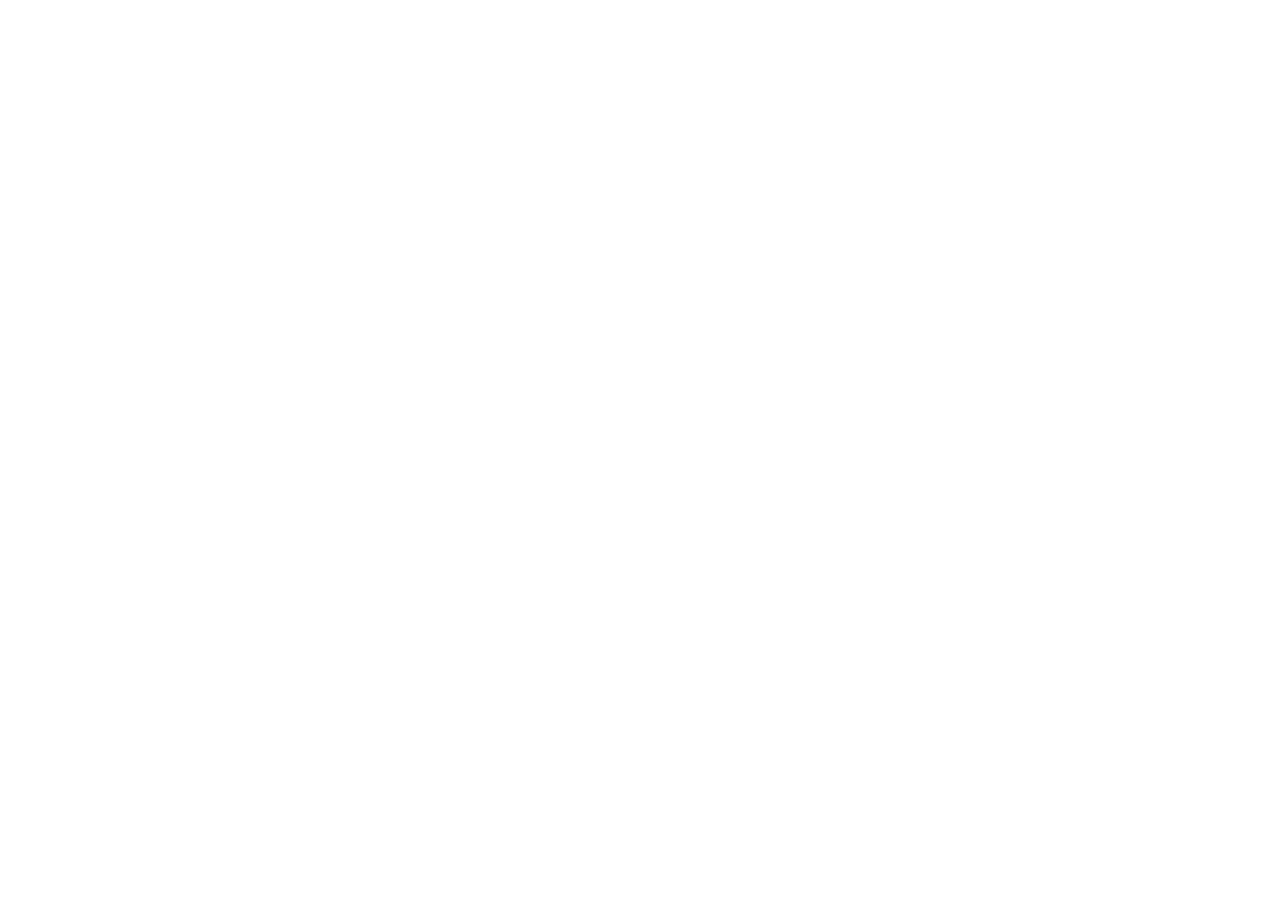
==== index.html @ fab7d20f "first commit" ====
<!DOCTYPE html>
<html lang="en">
<head>
    <meta charset="UTF-8">
    <meta name="viewport" content="width=device-width, initial-scale=1.0">
    <title>Hero-Travel</title>
    <link rel="stylesheet" href="styles/Travel.css">
</head>
<body>
    
</body>
</html>
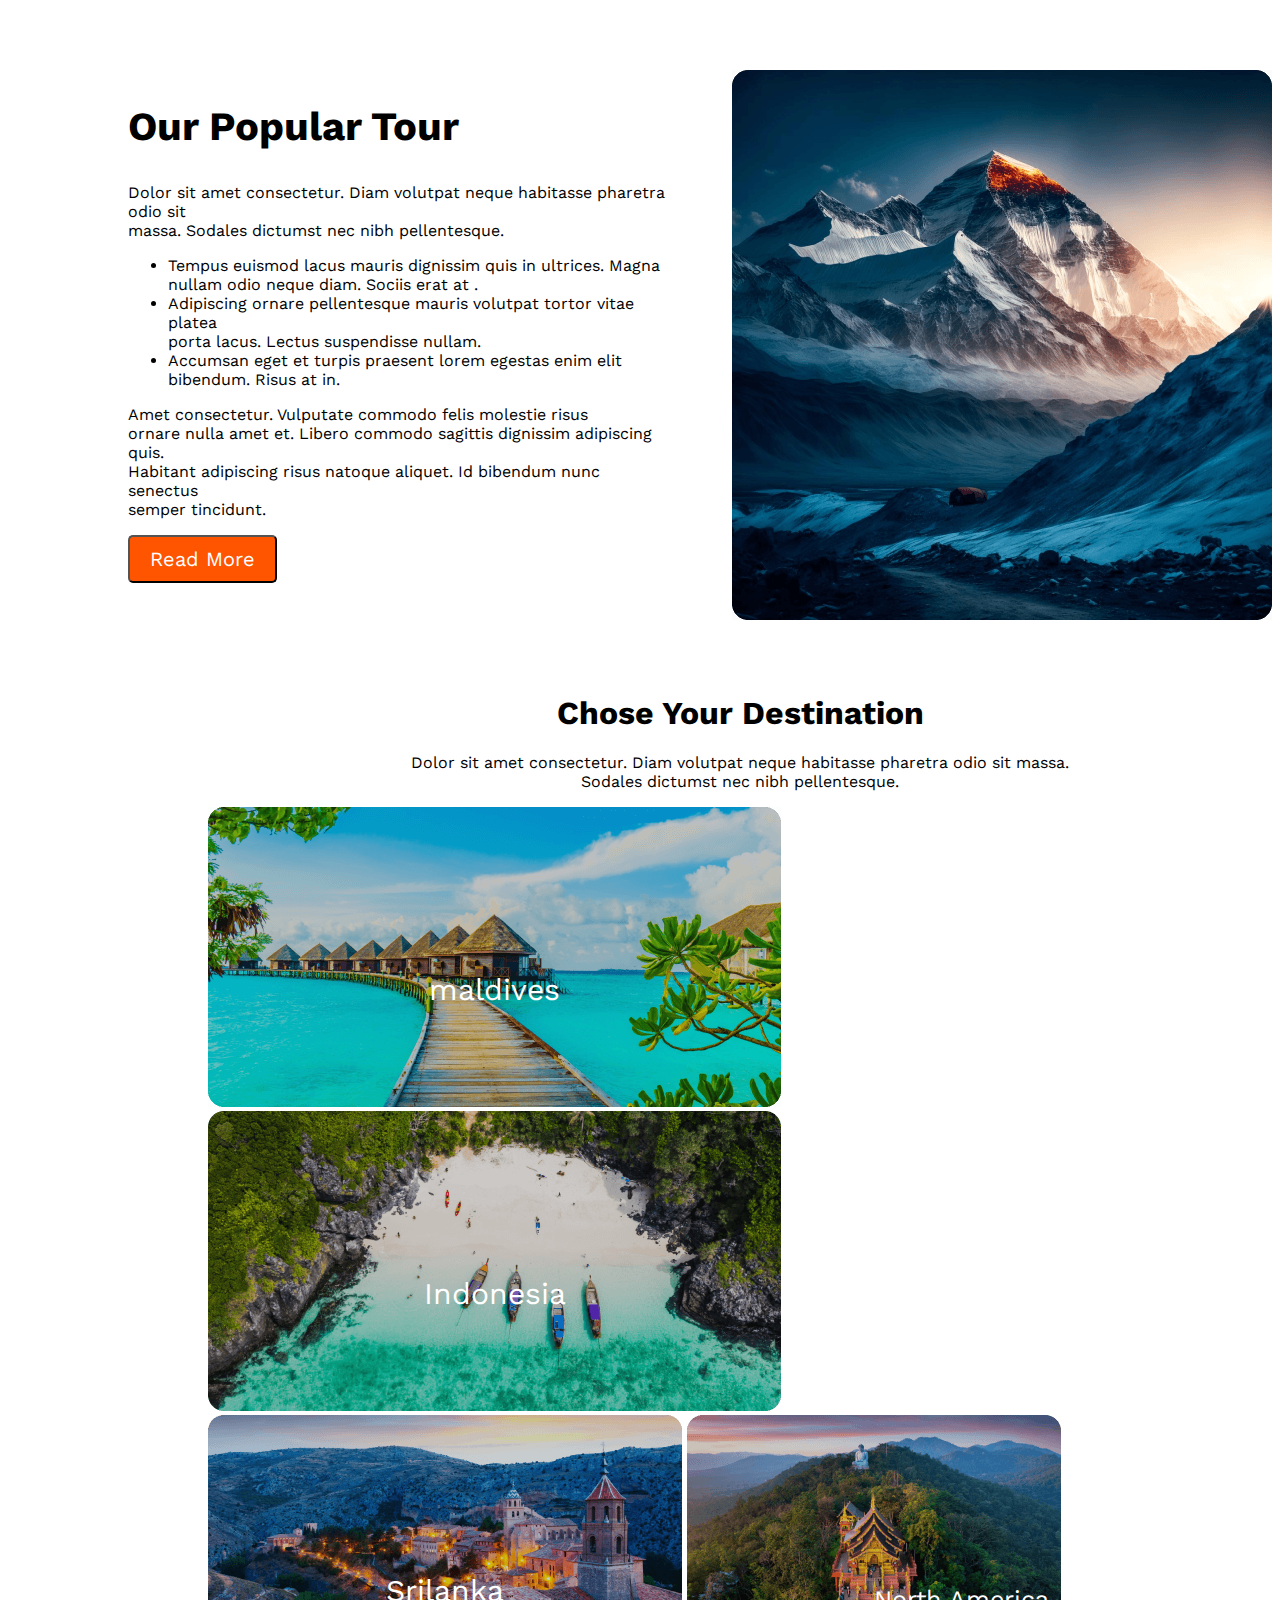
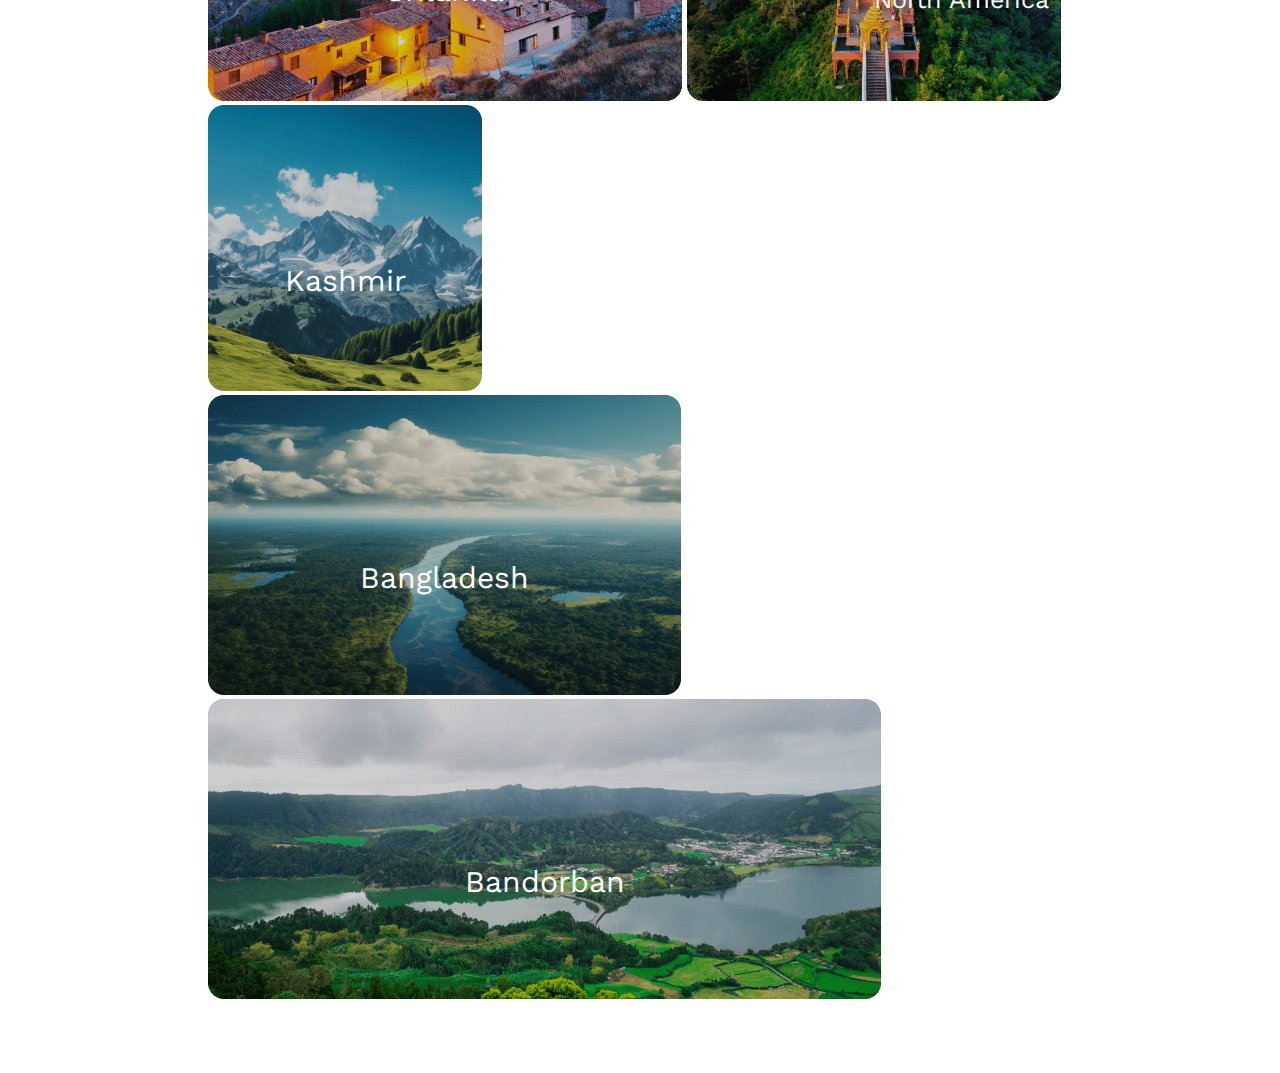
==== commit 2f4c74a4: "banner and destination section done" ====
--- a/index.html
+++ b/index.html
@@ -1,12 +1,118 @@
 <!DOCTYPE html>
 <html lang="en">
+
 <head>
     <meta charset="UTF-8">
     <meta name="viewport" content="width=device-width, initial-scale=1.0">
     <title>Hero-Travel</title>
+
     <link rel="stylesheet" href="styles/Travel.css">
 </head>
+
 <body>
-    
+    <!-- <header>
+        <section class="banner">
+            <nav>
+                <div class="logo">
+                    <img src="images/Group 40071 (2).png" alt="">
+                    <h2>Hero <span class="text-primary">Travel</span> </h2>
+                </div>
+                <ul>
+                    <li class="home"><a href="">Home</a></li>
+                    <li><a href="">Packages</a></li>
+                    <li><a href="">Testimonial</a></li>
+                    <li><a href="">Blog</a></li>
+                    <li><a href="">Contact</a></li>
+                </ul>
+            </nav>
+
+            <div class="image-container">
+                <img src="images/Group 13 (1) (1).png" alt="">
+                <div class="image-text">
+                    <h1 class="explore">Explore Your Travel</h1>
+                    <p class="image-pera">Dolor sit amet consectetur. Nullam suspendisse vitae ultricies dolor
+                        adipiscing.
+                        In et odio <br> enim ac quis sapien urna eu phasellus.</p>
+                    <div class="image-btn">
+                        <button>Where go</button>
+                        <button>When</button>
+                        <button>SELECT type</button>
+                        <button class="btn-primary">Find Now</button>
+                    </div>
+                </div>
+            </div>
+        </section>
+    </header> -->
+    <main>
+        <section class="popular">
+            <div>
+                <h2 class="our">Our Popular Tour</h2>
+                <p>Dolor sit amet consectetur. Diam volutpat neque habitasse pharetra odio sit <br> massa. Sodales
+                    dictumst nec nibh pellentesque.</p>
+                <ul>
+                    <li>Tempus euismod lacus mauris dignissim quis in ultrices. Magna <br>nullam odio neque diam. Sociis
+                        erat at .</li>
+                    <li>Adipiscing ornare pellentesque mauris volutpat tortor vitae platea <br> porta lacus. Lectus
+                        suspendisse nullam.</li>
+                    <li> Accumsan eget et turpis praesent lorem egestas enim elit <br> bibendum. Risus at in.</li>
+                </ul>
+                <p>Amet consectetur. Vulputate commodo felis molestie risus <br>
+                    ornare nulla amet et. Libero commodo sagittis dignissim adipiscing quis. <br> Habitant adipiscing
+                    risus natoque aliquet. Id bibendum nunc senectus <br>semper tincidunt. </p>
+                <button class="btn-primary">Read More</button>
+            </div>
+            <div class="pahar"><img src="images/Rectangle 4.png" alt=""></div>
+        </section>
+        <!-- destination section start -->
+        <section class="destination">
+            <div class="destination-title">
+                <h1>Chose Your Destination</h1>
+                <p>Dolor sit amet consectetur. Diam volutpat neque habitasse pharetra odio sit massa. <br> Sodales
+                    dictumst nec nibh pellentesque.</p>
+            </div>
+            <div>
+                <div class="destination-image-container">
+                    <img src="images/Rectangle 5.png" alt="">
+                    <p class="maldives">maldives</p>
+                </div>
+                <div class="destination-image-container">
+                    <img src="images/Rectangle 8.png" alt="">
+                    <p class="maldives">Indonesia</p>
+                </div>
+            </div>
+            <div>
+                <div class="destination-image-container">
+                    <img src="images/Rectangle 7.png" alt="">
+                    <p class="maldives">Srilanka</p>
+                </div>
+                <div class="destination-image-container">
+                    <img src="images/Rectangle 6.png" alt="">
+                    <p class="america">North America</p>
+                </div>
+                <div class="destination-image-container">
+                    <img src="images/Rectangle 9.png" alt="">
+                    <p class="maldives">Kashmir</p>
+                </div>
+            </div>
+            <div>
+                <div class="destination-image-container">
+                    <img src="images/Rectangle 11.png" alt="">
+                    <p class="maldives">Bangladesh</p>
+                </div>
+                <div class="destination-image-container">
+                    <img src="images/Rectangle 10.png" alt="">
+                    <p class="maldives">Bandorban</p>
+                </div>
+
+            </div>
+
+
+
+        </section>
+
+    </main>
+    <footer></footer>
+
 </body>
+
 </html>--- a/styles/Travel.css
+++ b/styles/Travel.css
@@ -0,0 +1,177 @@
+/* work sans font from google fonts */
+@import url('https://fonts.googleapis.com/css2?family=Lato:ital,wght@0,400;0,700;1,400&family=Open+Sans:wght@400;700;800&family=Work+Sans:wght@400;500;600;700;800&display=swap');
+
+/* shared styles */
+* {
+    font-family: 'Lato', sans-serif;
+    font-family: 'Open Sans', sans-serif;
+    font-family: 'Work Sans', sans-serif;
+}
+
+/* main section */
+main{
+    max-width: 1440px;
+    margin: 70px auto;
+}
+
+.btn-primary {
+    /* border-radius: 8px; */
+    background: #FF5400;
+    padding: 20px;
+    color: white;
+    padding-top: 10px;
+    padding-bottom: 10px;
+    border-radius: 5px;
+    font-size: 20px;
+
+
+}
+
+/* header section styles */
+.banner {
+    margin-left: 135px;
+    margin-right: 135px;
+}
+
+.logo {
+    display: flex;
+    gap: 10px;
+}
+
+nav {
+    display: flex;
+    justify-content: space-between;
+    align-items: center;
+}
+
+nav>ul {
+    display: flex;
+    gap: 30px;
+
+}
+
+nav li {
+    list-style: none;
+    font-size: 1rem;
+    font-weight: 500;
+
+}
+
+nav li a {
+    text-decoration: none;
+}
+
+/* banner section start */
+.image-container {
+    position: relative;
+    text-align: center;
+    margin-top: 20px;
+}
+
+.image-container img {
+    max-width: 100%;
+    height: auto;
+}
+
+.image-text {
+    position: absolute;
+    bottom: 10px;
+    font-size: 16px;
+    justify-content: center;
+    color: aliceblue;
+    text-align: center;
+    top: 50%;
+    left: 50%;
+    transform: translate(-50%, -50%);
+}
+
+.image-btn {
+
+    padding-top: 20px;
+    padding-bottom: 5px;
+    border-radius: 5px;
+    background: rgba(255, 255, 255, 0.3);
+}
+
+.image-btn button {
+    width: 165px;
+    height: 45px;
+    border-radius: 5px;
+}
+
+.explore {
+    font-size: 40px;
+    font-weight: 500px;
+    margin-bottom: 0px;
+}
+
+/* popular section styles */
+.popular {
+    display: flex;
+    gap: 60px;
+    padding-left: 120px;
+}
+
+.our {
+    font-size: 40px;
+    font-weight: 700;
+
+}
+
+/* <!-- destination section start --> */
+.destination {
+    margin: 70px auto;
+    padding-left: 130px;
+    padding-left: 200px;
+
+}
+
+.destination-title {
+    text-align: center;
+}
+
+.destination-image-container {
+    position: relative;
+    display: inline-block;    
+}
+
+.maldives{
+    position: absolute;
+    top: 50%;
+    left: 50%;
+    transform: translate(-50%, -50%);
+    color: white; 
+    font-size: 30px
+}
+.america{
+    position: absolute;    
+    top: 50%;
+    left: 50%;
+    padding-left: .002px;
+    color: white;
+    font-size: 25px;
+}
+
+
+
+
+@media screen and (max-width:600px) {
+    .popular {
+        flex-direction: column;
+        padding: 5px;
+        height: 414px;
+    }
+
+    .pahar img {
+        width: 90%;
+    }
+    .destination{
+        margin-top: 600px;
+    }
+    .america,
+    .maldives {
+        width: 3000px;
+        height: 176px;
+    }
+
+}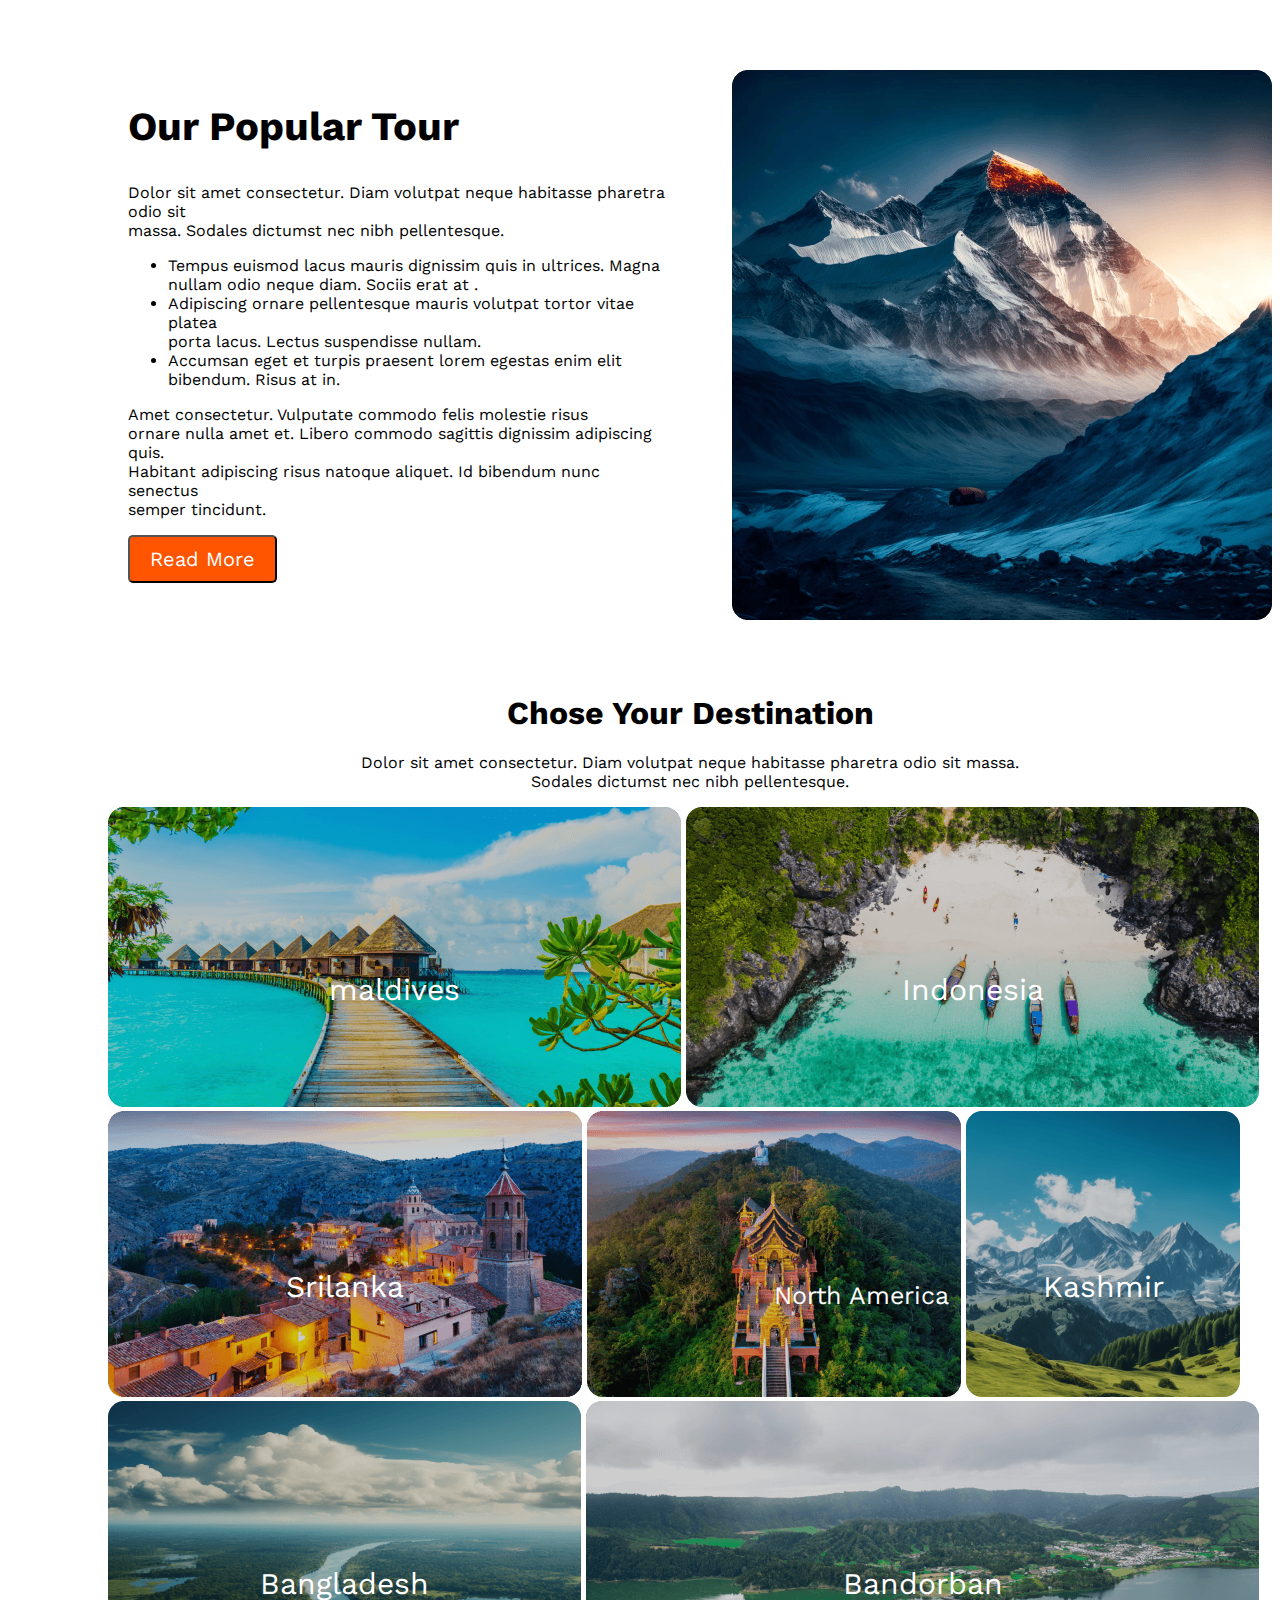
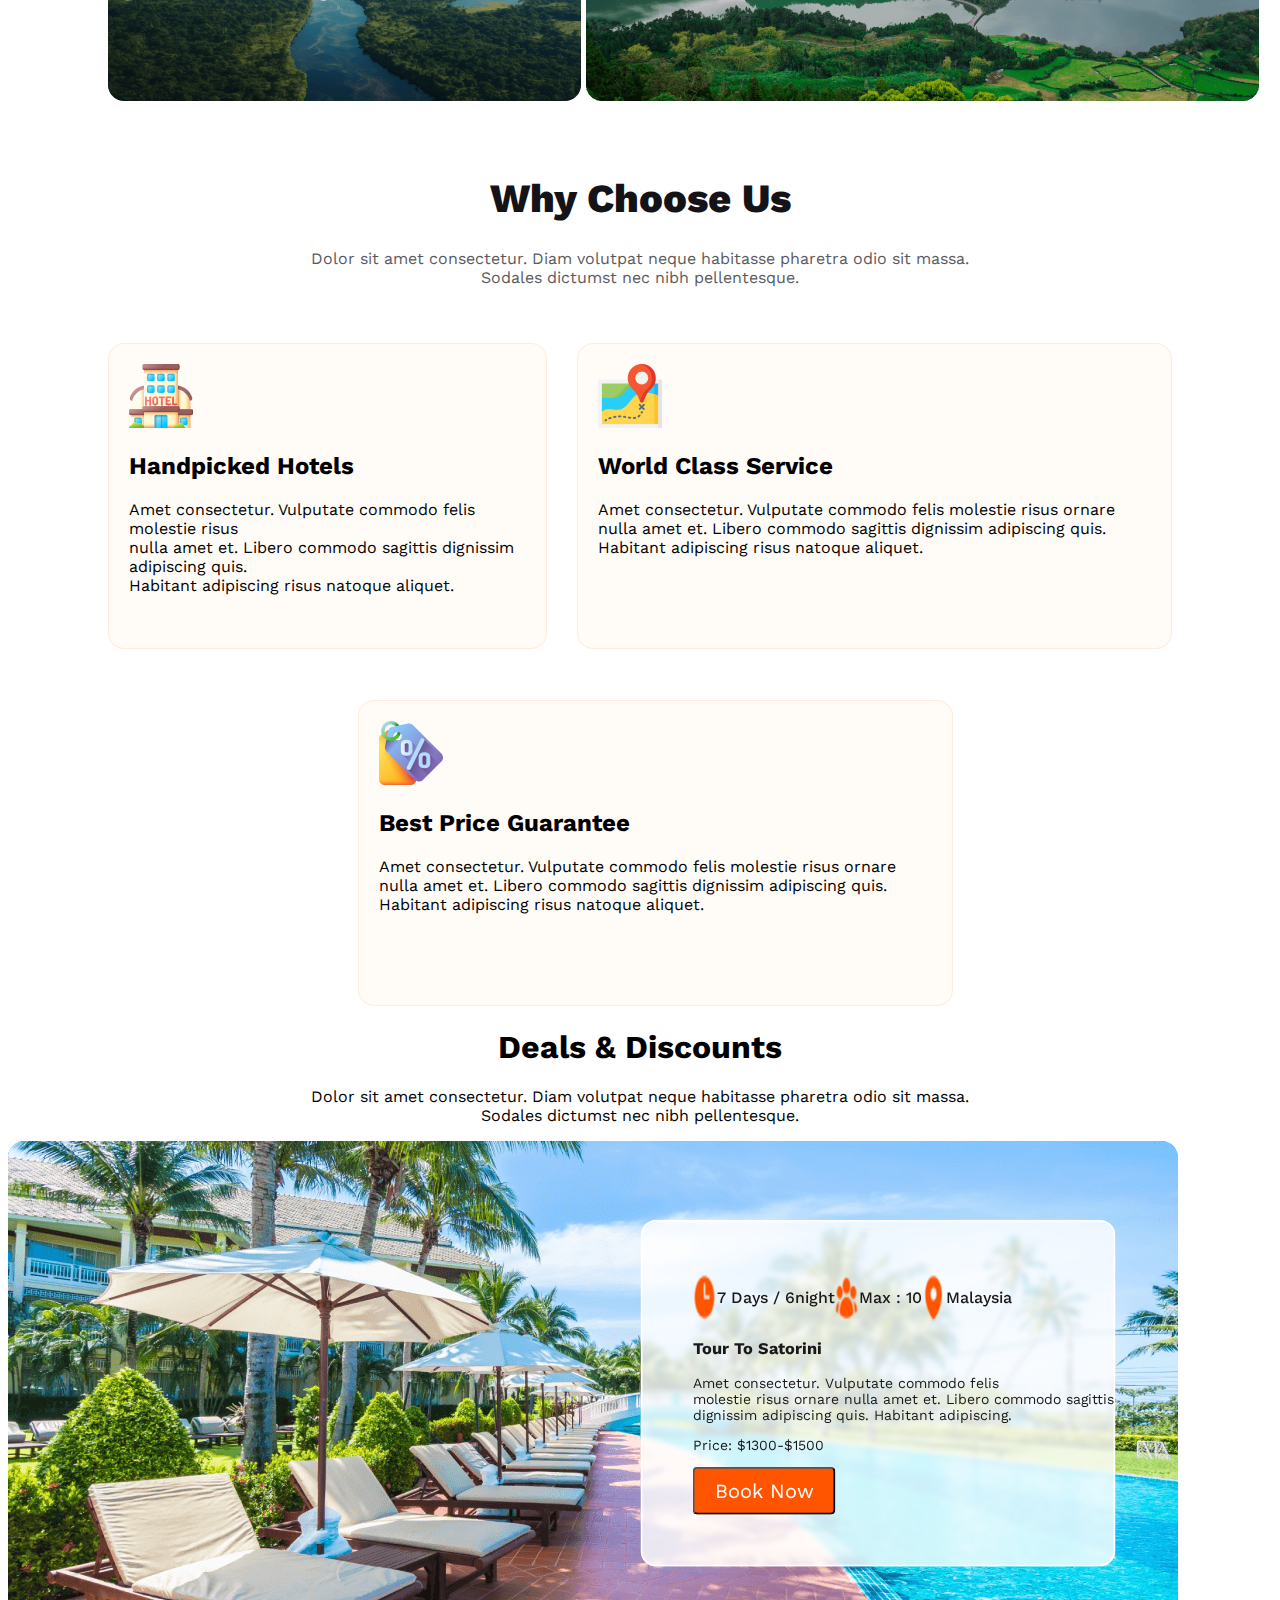
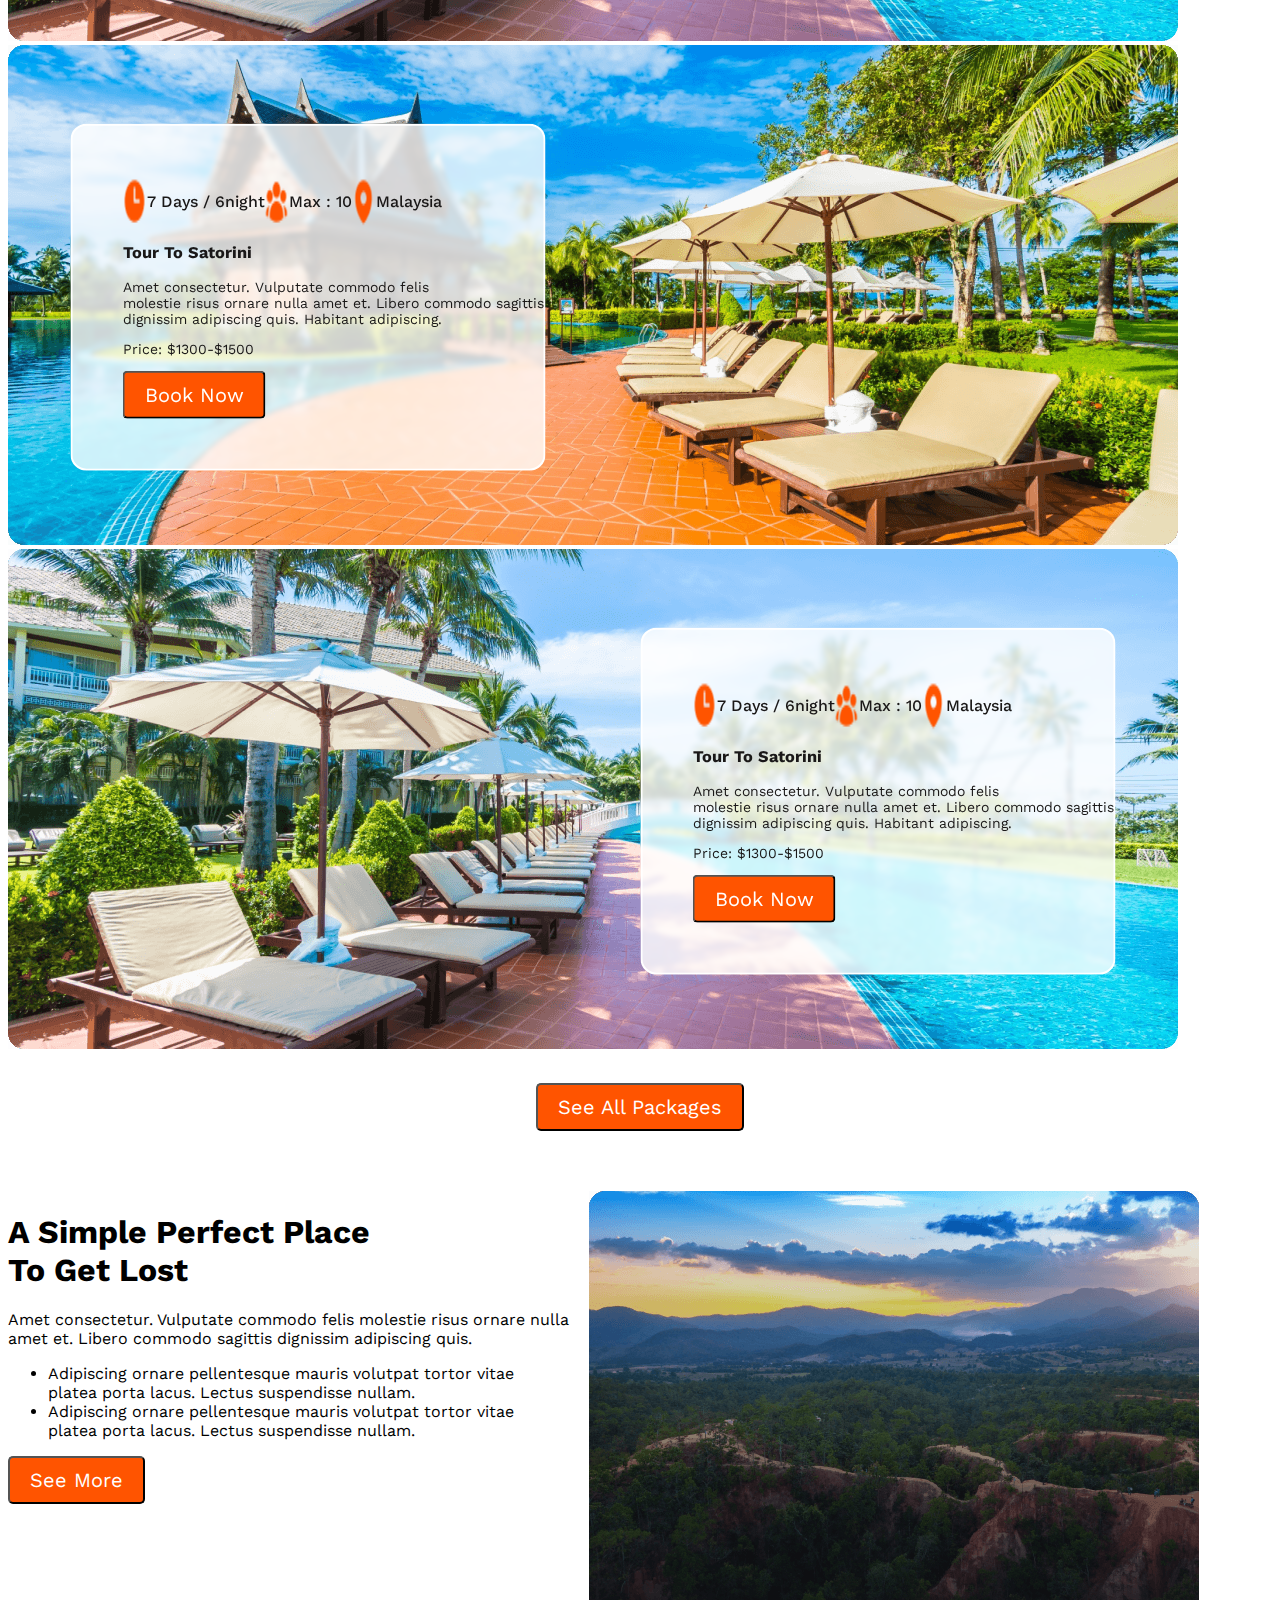
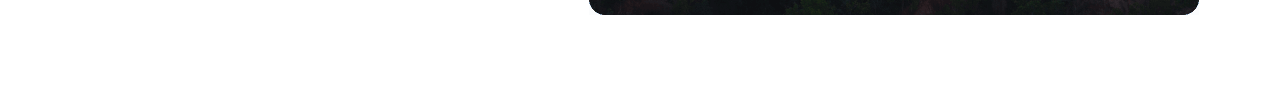
==== commit 6abf721d: "perfect place done" ====
--- a/index.html
+++ b/index.html
@@ -109,6 +109,145 @@
 
 
         </section>
+        <!-- choose us section -->
+        <section class="choose">
+            <h1 class="section-title"> Why Choose Us</h1>
+            <p class="hotel">Dolor sit amet consectetur. Diam volutpat neque habitasse pharetra odio sit massa. <br>
+                Sodales dictumst nec nibh pellentesque.</p>
+            <div class="visiting-card-1">
+                <div class="card">
+                    <img src="images/hotel 1.png" alt="">
+                    <h2 class="card-stats">Handpicked Hotels</h2>
+                    <p class="card-title text-light-gray">Amet consectetur. Vulputate commodo felis molestie risus <br>
+                        nulla amet et. Libero commodo sagittis dignissim adipiscing quis. <br>Habitant adipiscing risus
+                        natoque aliquet. </p>
+                </div>
+                <div class="visiting-card-1">
+                    <div class="card">
+                        <img src="images/map 1.png" alt="">
+                        <h2 class="card-stats">World Class Service</h2>
+                        <p class="card-title text-light-gray">Amet consectetur. Vulputate commodo felis molestie risus
+                            ornare <br> nulla amet et. Libero commodo sagittis dignissim adipiscing quis. <br> Habitant
+                            adipiscing risus natoque aliquet. </p>
+                    </div>
+                </div>
+            </div>
+        </section>
+        <section class="third-card">
+
+
+            <div class="visiting-card-2">
+                <div class="card">
+                    <img src="images/price-tag 1.png" alt="">
+                    <h2 class="card-stats">Best Price Guarantee</h2>
+                    <p class="card-title text-light-gray">Amet consectetur. Vulputate commodo felis molestie risus
+                        ornare <br> nulla amet et. Libero commodo sagittis dignissim adipiscing quis. <br> Habitant
+                        adipiscing risus natoque aliquet. </p>
+                </div>
+
+            </div>
+        </section>
+        <!-- deals and discount section -->
+        <section class="discount">
+            <h1 class="dis-title">Deals & Discounts</h1>
+            <p class="discount-details">Dolor sit amet consectetur. Diam volutpat neque habitasse pharetra odio sit
+                massa. <br> Sodales dictumst nec nibh pellentesque.</p>
+        </section>
+
+
+
+        <section class="jamela">
+            <div class="image-container-jamela">
+                <img src="images/Group 39.png" alt="Your Image">
+                <div class="text-overlay">
+                    <div class="sata">
+                        <nav>
+                            <li class="vejal"><img src="images/Frame.png" alt="">
+                                <p>7 Days / 6night</p><img src="images/Frame (1).png" alt="">
+                                <p>Max : 10</p><img src="images/Frame (2).png" alt="">
+                                <p>Malaysia</p>
+                            </li>
+                        </nav>
+                        <div>
+                            <h3>Tour To Satorini</h3>
+                            <p>Amet consectetur. Vulputate commodo felis <br>
+                                molestie risus ornare nulla amet et. Libero commodo sagittis <br>dignissim adipiscing
+                                quis. Habitant adipiscing.</p>
+                            <p>Price: $1300-$1500</p>
+                            <button class="btn-primary">Book Now</button>
+                        </div>
+                    </div>
+                </div>
+            </div>
+        </section>
+        <section class="jamela">
+            <div class="image-container-jamela">
+                <img src="images/Group 40.png" alt="Your Image">
+                <div class="text-overlay-2">
+                    <div class="sata">
+                        <nav>
+                            <li class="vejal"><img src="images/Frame.png" alt="">
+                                <p>7 Days / 6night</p><img src="images/Frame (1).png" alt="">
+                                <p>Max : 10</p><img src="images/Frame (2).png" alt="">
+                                <p>Malaysia</p>
+                            </li>
+                        </nav>
+                        <div>
+                            <h3>Tour To Satorini</h3>
+                            <p>Amet consectetur. Vulputate commodo felis <br>
+                                molestie risus ornare nulla amet et. Libero commodo sagittis <br>dignissim adipiscing
+                                quis. Habitant adipiscing.</p>
+                            <p>Price: $1300-$1500</p>
+                            <button class="btn-primary">Book Now</button>
+                        </div>
+                    </div>
+                </div>
+            </div>
+        </section>
+        <section class="jamela">
+            <div class="image-container-jamela">
+                <img src="images/Group 39.png" alt="Your Image">
+                <div class="text-overlay">
+                    <div class="sata">
+                        <nav>
+                            <li class="vejal"><img src="images/Frame.png" alt="">
+                                <p>7 Days / 6night</p><img src="images/Frame (1).png" alt="">
+                                <p>Max : 10</p><img src="images/Frame (2).png" alt="">
+                                <p>Malaysia</p>
+                            </li>
+                        </nav>
+                        <div>
+                            <h3>Tour To Satorini</h3>
+                            <p>Amet consectetur. Vulputate commodo felis <br>
+                                molestie risus ornare nulla amet et. Libero commodo sagittis <br>dignissim adipiscing
+                                quis. Habitant adipiscing.</p>
+                            <p>Price: $1300-$1500</p>
+                            <button class="btn-primary">Book Now</button>
+                        </div>
+                    </div>
+                </div>
+            </div>
+        </section>
+        <div class="vejal-btn"><button class="btn-primary">See All Packages</button></div>
+
+        <!-- perfect place section started -->
+        <section class="perfect">
+            <div>
+                <h1>A Simple Perfect Place <br>To Get Lost</h1>
+                <p>Amet consectetur. Vulputate commodo felis molestie risus ornare nulla <br> amet et. Libero commodo
+                    sagittis dignissim adipiscing quis. </p>
+                <ul>
+                    <li>Adipiscing ornare pellentesque mauris volutpat tortor vitae <br> platea porta lacus. Lectus
+                        suspendisse nullam.</li>
+                    <li>Adipiscing ornare pellentesque mauris volutpat tortor vitae <br> platea porta lacus. Lectus
+                        suspendisse nullam.</li>
+                </ul>
+                <button class="btn-primary">See More</button>
+            </div>
+
+
+            <div><img src="images/Group 40089.png" alt=""></div>
+        </section>
 
     </main>
     <footer></footer>
--- a/styles/Travel.css
+++ b/styles/Travel.css
@@ -121,8 +121,8 @@
 /* <!-- destination section start --> */
 .destination {
     margin: 70px auto;
-    padding-left: 130px;
-    padding-left: 200px;
+    padding-left: 100px;
+    padding-left: 100px;
 
 }
 
@@ -151,6 +151,118 @@
     color: white;
     font-size: 25px;
 }
+
+/* choose us section  */
+
+.section-title{
+    color: #131318;
+text-align: center;
+font-size: 40px;
+font-weight: 800;
+}
+.hotel{
+    color: #5A5A5D;
+    text-align: center;
+}
+.card{
+    border-radius: 16px;
+border: 1px solid rgba(251, 181, 99, 0.20);
+background: rgba(251, 181, 99, 0.05);
+width: 573px;
+height: 284px;
+padding-left: 20px;
+padding-top: 20px;
+margin-top: 40px;
+}
+.visiting-card-1{
+    display: flex;
+    gap: 30px;
+}
+
+.choose{
+    margin: 10px auto;
+    padding-left: 100px;
+    padding-right: 100px;
+}
+.third-card{
+    display: flex;
+    justify-content: center;
+    padding-left: 30px;
+    padding-top:1px ;
+    margin-top: 0px;
+    
+}
+/* deals and discount related styles */
+.jamela{
+    margin-left: 70;
+    
+}
+.discount{
+    text-align: center;
+}
+.image-container-jamela {
+    position: relative;
+    display: inline-block;
+}
+
+.text-overlay {
+    position: absolute;
+    top: 50%;
+    left: 50%;
+    transform: translate(10%, -50%);
+    color: rgb(26, 24, 24); 
+    font-size: 14px; 
+    font-family: Arial, sans-serif; 
+    border-radius: 16px;
+border: 2px solid #FFF;
+background: rgba(255, 255, 255, 0.80);
+backdrop-filter: blur(2.5px);
+padding-left: 50px;
+padding-top: 50px;
+padding-bottom: 50px;
+}
+.vejal{
+    display: flex;
+}
+.text-overlay-2{
+    position: absolute;
+    top: 50%;
+    left: 50%;
+    transform: translate(-110%, -50%);
+    color: rgb(26, 24, 24); 
+    font-size: 14px; 
+    font-family: Arial, sans-serif; 
+    border-radius: 16px;
+border: 2px solid #FFF;
+background: rgba(255, 255, 255, 0.80);
+backdrop-filter: blur(2.5px);
+padding-left: 50px;
+padding-top: 50px;
+padding-bottom: 50px;
+}
+.vejal-btn{
+    text-align: center;
+    margin-top: 30px;
+}
+
+/* perfect place related styles */
+.perfect{
+    margin-top: 60px;
+    display: flex;
+    /* justify-content: space-between;
+    width: 1200px; */
+    gap: 20px;
+}
+
+
+
+
+
+
+
+
+
+
 
 
 
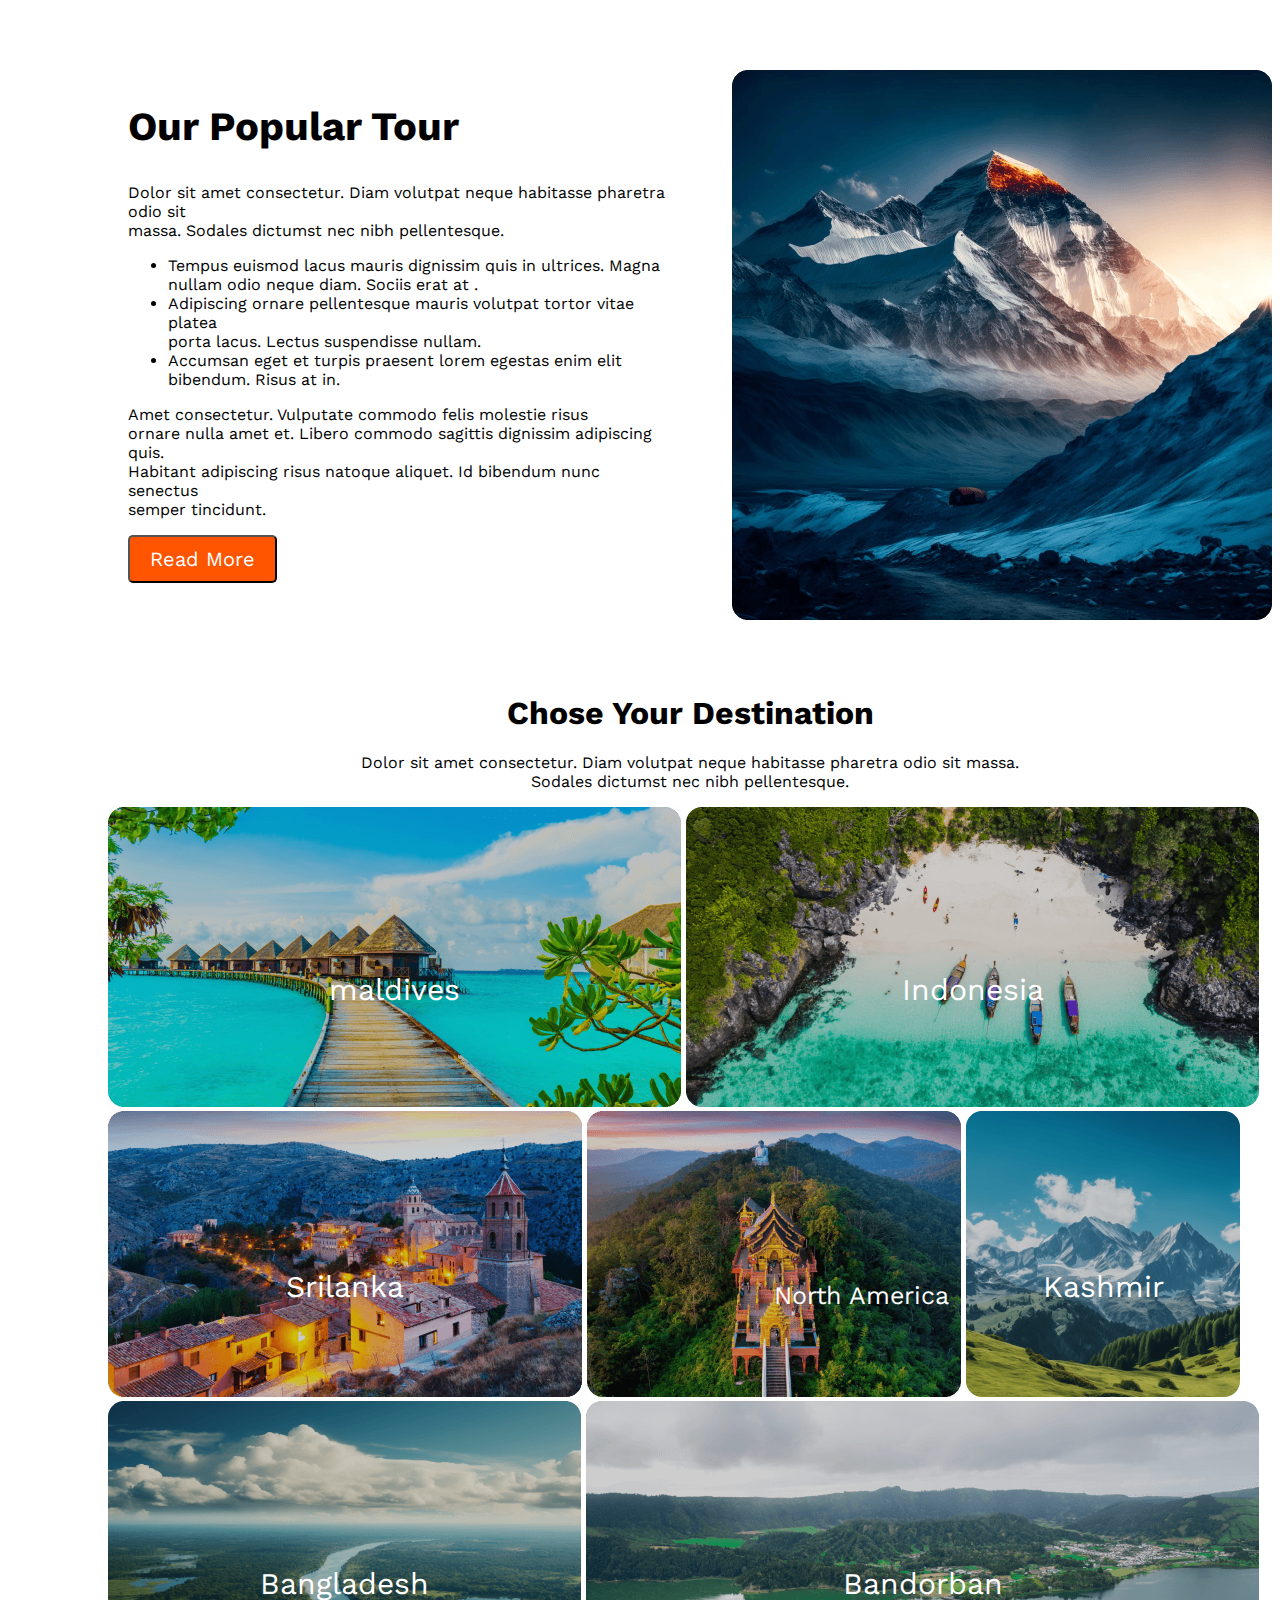
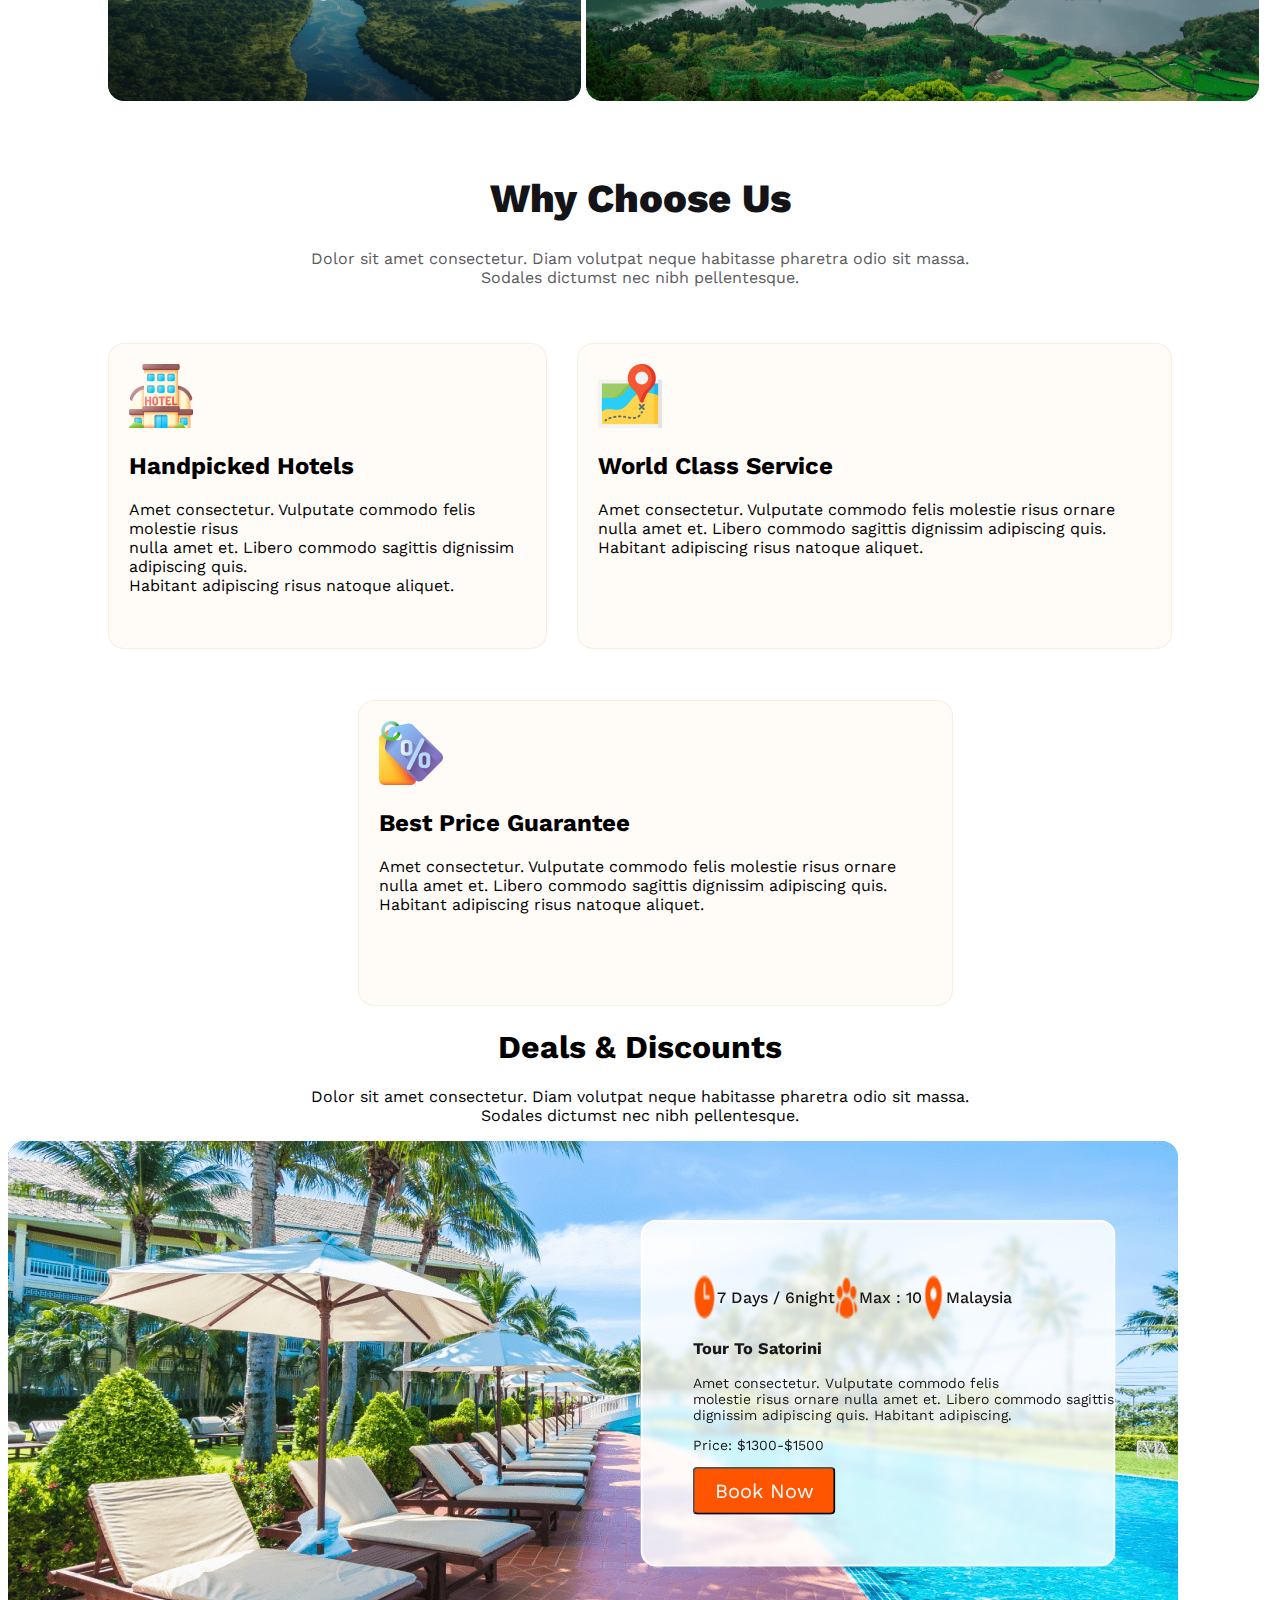
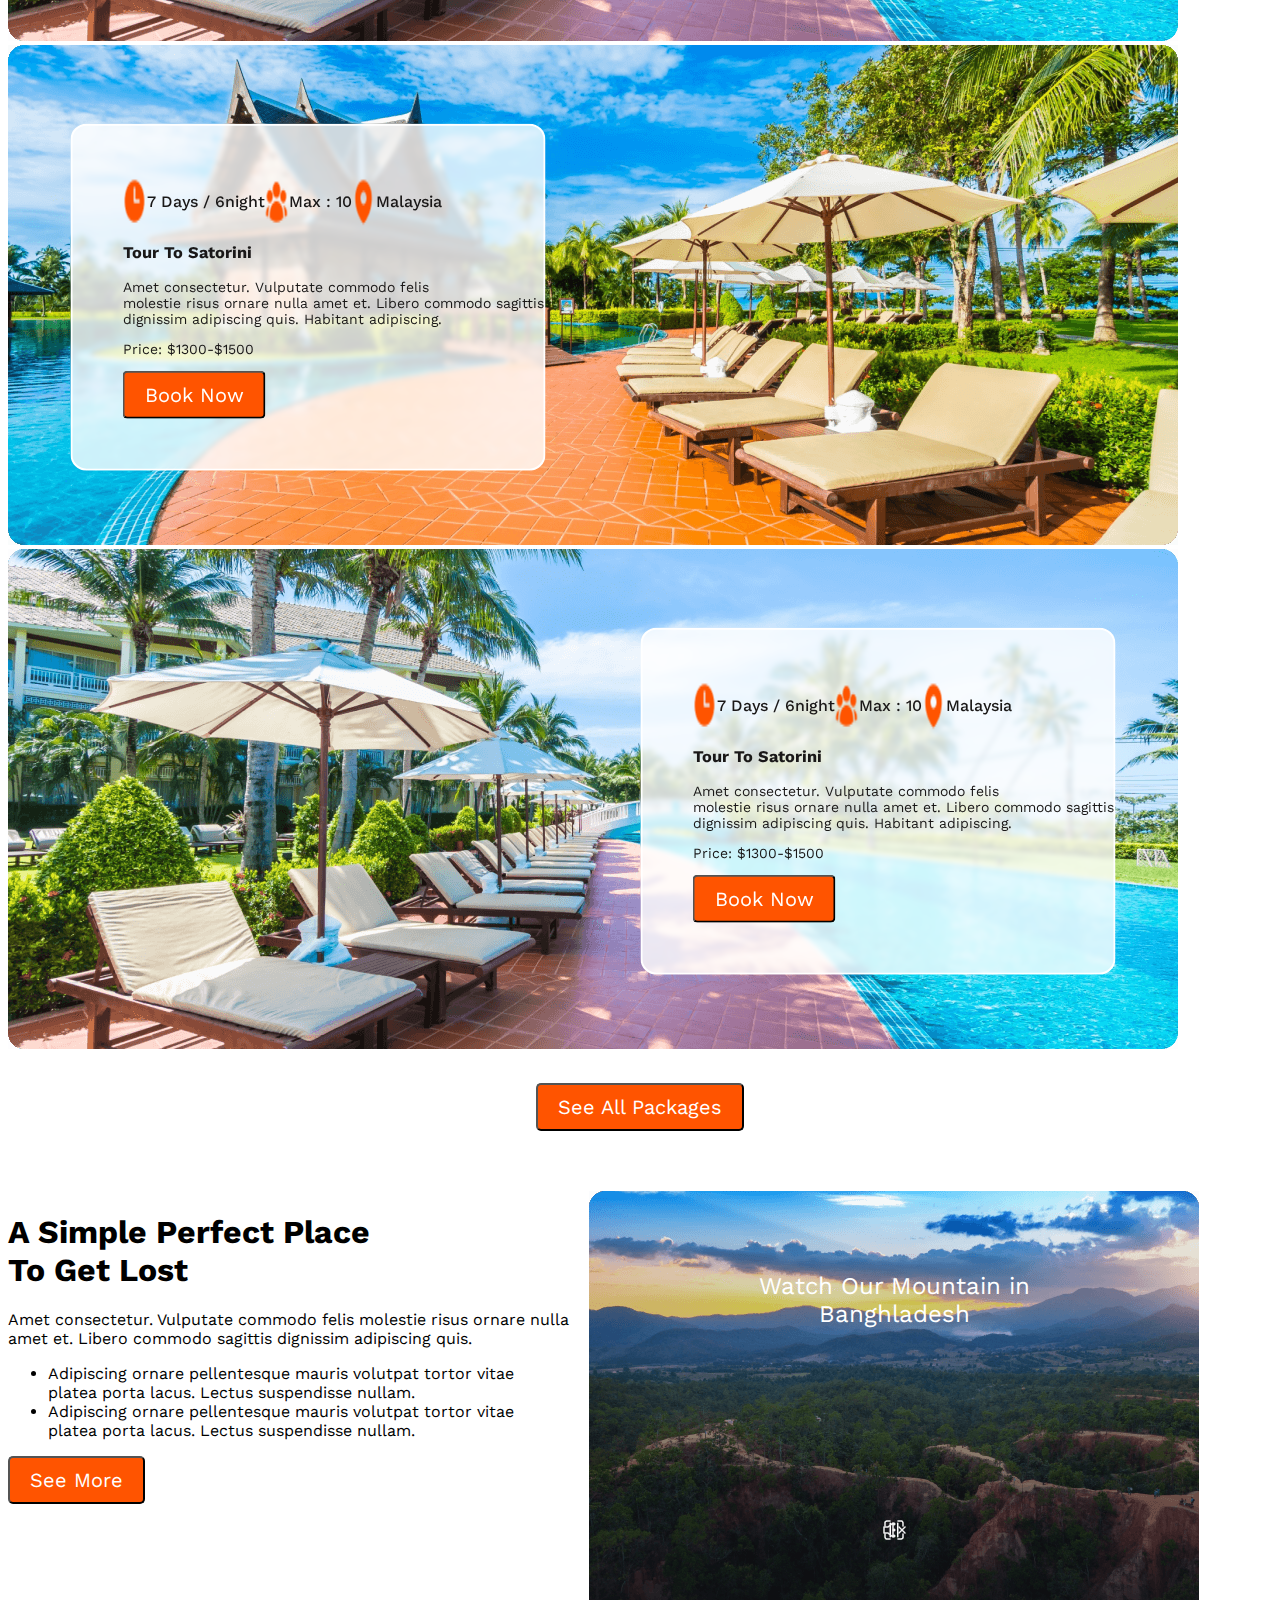
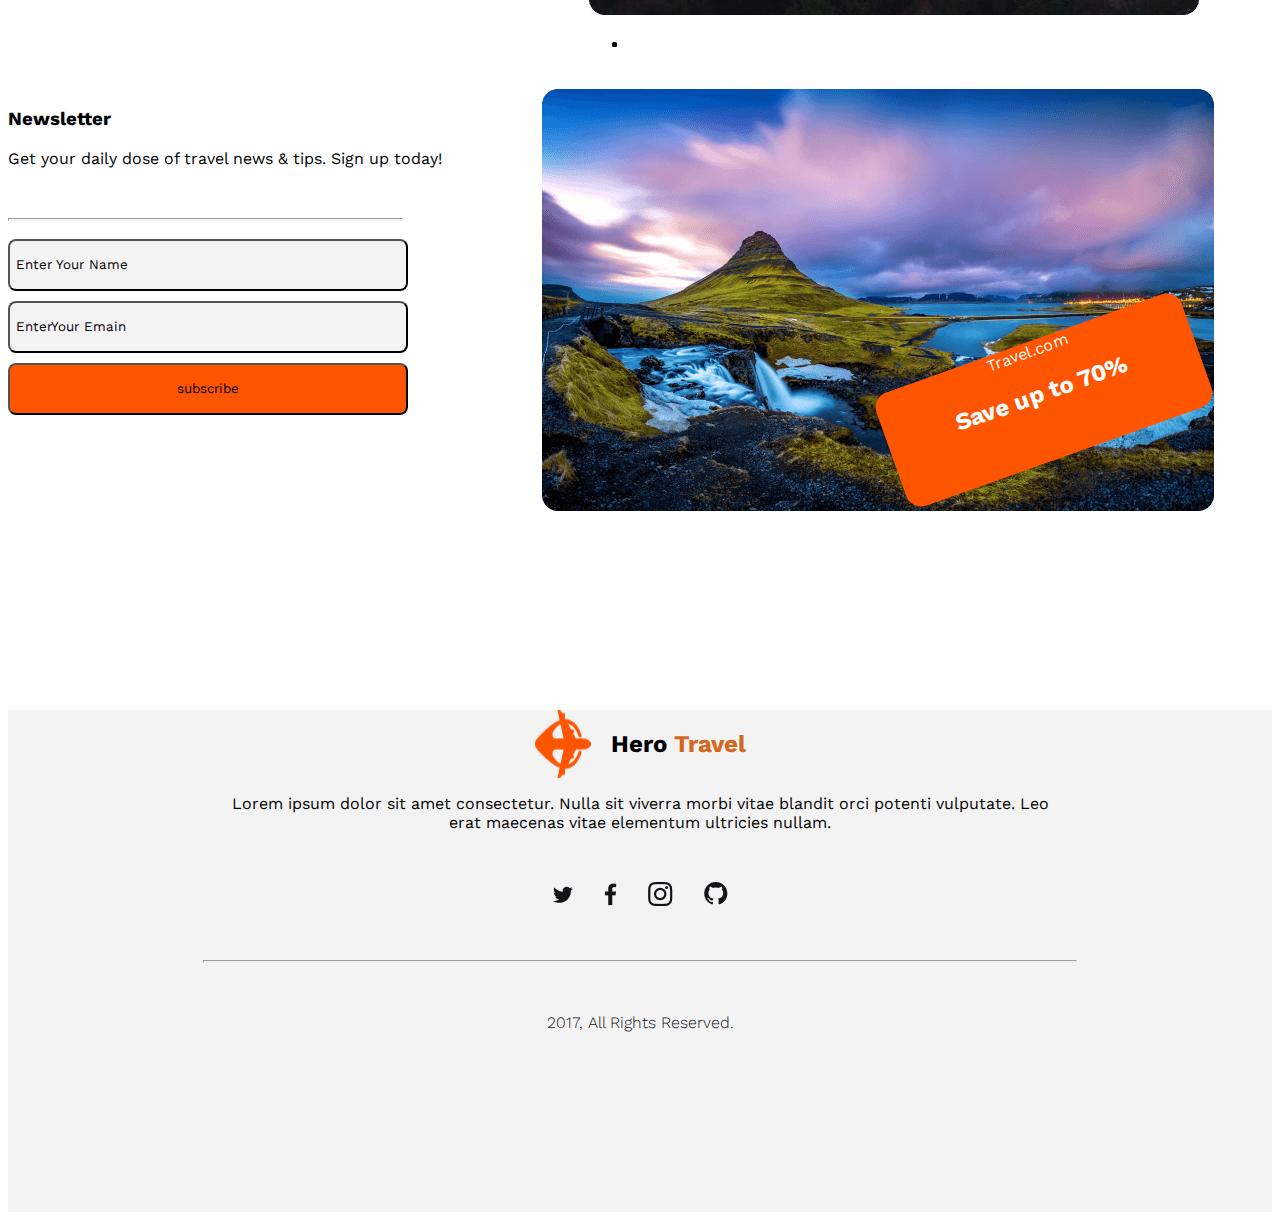
==== commit a8283c1b: "footer done" ====
--- a/index.html
+++ b/index.html
@@ -246,11 +246,59 @@
             </div>
 
 
-            <div><img src="images/Group 40089.png" alt=""></div>
+            <div class="image-youtube"><img src="images/Group 40089.png" alt="">
+                <div class="text-overlay-3">
+                    Watch Our Mountain in <br> Banghladesh
+                </div>
+                <div class="youtube">
+                    <img src="images/pause.png" alt="">
+
+                    <ul style="display: flex;">
+                        <li><img src="images/mute.png" alt=""></li>
+                        <li><img src="images/full-screen.png" alt=""></li>
+                        <li><img src="images/3-dot.png" alt=""></li>
+                    </ul>
+                </div>
+                <img class="" src="images/watch-time.png" alt="">
+            </div>
+        </section>
+        <!-- save section start -->
+        <section class="save">
+            <form action="">
+                <h3>Newsletter</h3>
+                <p>Get your daily dose of travel news & tips. Sign up today!</p>
+                <hr style="width: 393px;
+                height: 1px; margin-left: 0px;">
+                <input class="form" type="button" value="Enter Your Name"> <br>
+                <input class="form" type="button" value="EnterYour Emain"> <br>
+                <button class="subscribe">subscribe</button>
+            </form>
+
+            <div class="save-img">
+                <img class="" src="images/Rectangle 8 (1).png" alt="">
+                <div class="rotate">
+                    <p class="a">Travel.com</p>
+                    <h2>Save up to 70%</h2>
+                </div>
+
         </section>
 
     </main>
-    <footer></footer>
+    <footer>
+        <div class="footer-hero">
+            <img src="images/Group 40071 (2).png" alt="">
+            <h2>Hero <span style="color: chocolate;">Travel</span></h2>
+        </div>
+        <div class="footer-describtion">
+            <p style="justify-content: center;"  >Lorem ipsum dolor sit amet consectetur. Nulla sit viverra morbi vitae blandit orci potenti vulputate. Leo <br> erat maecenas vitae elementum ultricies nullam. </p>
+        </div>
+        <div class="links">
+            <img src="images/Social.png" alt="">
+        </div>
+        <hr style="width: 872px;
+        height: 1px;">
+        <p class="reserved"> 2017, All Rights Reserved.</p>
+    </footer>
 
 </body>
 
--- a/styles/Travel.css
+++ b/styles/Travel.css
@@ -9,7 +9,7 @@
 }
 
 /* main section */
-main{
+main {
     max-width: 1440px;
     margin: 70px auto;
 }
@@ -132,19 +132,20 @@
 
 .destination-image-container {
     position: relative;
-    display: inline-block;    
-}
-
-.maldives{
+    display: inline-block;
+}
+
+.maldives {
     position: absolute;
     top: 50%;
     left: 50%;
     transform: translate(-50%, -50%);
-    color: white; 
+    color: white;
     font-size: 30px
 }
-.america{
-    position: absolute;    
+
+.america {
+    position: absolute;
     top: 50%;
     left: 50%;
     padding-left: .002px;
@@ -154,52 +155,59 @@
 
 /* choose us section  */
 
-.section-title{
+.section-title {
     color: #131318;
-text-align: center;
-font-size: 40px;
-font-weight: 800;
-}
-.hotel{
+    text-align: center;
+    font-size: 40px;
+    font-weight: 800;
+}
+
+.hotel {
     color: #5A5A5D;
     text-align: center;
 }
-.card{
+
+.card {
     border-radius: 16px;
-border: 1px solid rgba(251, 181, 99, 0.20);
-background: rgba(251, 181, 99, 0.05);
-width: 573px;
-height: 284px;
-padding-left: 20px;
-padding-top: 20px;
-margin-top: 40px;
-}
-.visiting-card-1{
+    border: 1px solid rgba(251, 181, 99, 0.20);
+    background: rgba(251, 181, 99, 0.05);
+    width: 573px;
+    height: 284px;
+    padding-left: 20px;
+    padding-top: 20px;
+    margin-top: 40px;
+}
+
+.visiting-card-1 {
     display: flex;
     gap: 30px;
 }
 
-.choose{
+.choose {
     margin: 10px auto;
     padding-left: 100px;
     padding-right: 100px;
 }
-.third-card{
+
+.third-card {
     display: flex;
     justify-content: center;
     padding-left: 30px;
-    padding-top:1px ;
+    padding-top: 1px;
     margin-top: 0px;
-    
-}
+
+}
+
 /* deals and discount related styles */
-.jamela{
+.jamela {
     margin-left: 70;
-    
-}
-.discount{
-    text-align: center;
-}
+
+}
+
+.discount {
+    text-align: center;
+}
+
 .image-container-jamela {
     position: relative;
     display: inline-block;
@@ -210,43 +218,46 @@
     top: 50%;
     left: 50%;
     transform: translate(10%, -50%);
-    color: rgb(26, 24, 24); 
-    font-size: 14px; 
-    font-family: Arial, sans-serif; 
+    color: rgb(26, 24, 24);
+    font-size: 14px;
+    font-family: Arial, sans-serif;
     border-radius: 16px;
-border: 2px solid #FFF;
-background: rgba(255, 255, 255, 0.80);
-backdrop-filter: blur(2.5px);
-padding-left: 50px;
-padding-top: 50px;
-padding-bottom: 50px;
-}
-.vejal{
-    display: flex;
-}
-.text-overlay-2{
+    border: 2px solid #FFF;
+    background: rgba(255, 255, 255, 0.80);
+    backdrop-filter: blur(2.5px);
+    padding-left: 50px;
+    padding-top: 50px;
+    padding-bottom: 50px;
+}
+
+.vejal {
+    display: flex;
+}
+
+.text-overlay-2 {
     position: absolute;
     top: 50%;
     left: 50%;
     transform: translate(-110%, -50%);
-    color: rgb(26, 24, 24); 
-    font-size: 14px; 
-    font-family: Arial, sans-serif; 
+    color: rgb(26, 24, 24);
+    font-size: 14px;
+    font-family: Arial, sans-serif;
     border-radius: 16px;
-border: 2px solid #FFF;
-background: rgba(255, 255, 255, 0.80);
-backdrop-filter: blur(2.5px);
-padding-left: 50px;
-padding-top: 50px;
-padding-bottom: 50px;
-}
-.vejal-btn{
+    border: 2px solid #FFF;
+    background: rgba(255, 255, 255, 0.80);
+    backdrop-filter: blur(2.5px);
+    padding-left: 50px;
+    padding-top: 50px;
+    padding-bottom: 50px;
+}
+
+.vejal-btn {
     text-align: center;
     margin-top: 30px;
 }
 
 /* perfect place related styles */
-.perfect{
+.perfect {
     margin-top: 60px;
     display: flex;
     /* justify-content: space-between;
@@ -254,8 +265,107 @@
     gap: 20px;
 }
 
-
-
+.image-youtube {
+    position: relative;
+    display: inline-block;
+}
+
+.youtube img {
+    justify-content: space-between;
+    position: absolute;
+    top: 80%;
+    left: 50%;
+    transform: translate(-50%, -300%);
+
+}
+
+.text-overlay-3 {
+    position: absolute;
+    top: 50%;
+    left: 50%;
+    transform: translate(-50%, -300%);
+    font-size: 24px;
+    color: #FFF;
+    text-align: center;
+    text-decoration: none;
+}
+
+
+/* save section start */
+.save {
+    display: flex;
+    gap: 100px;
+}
+
+.form {
+    margin-top: 10px;
+    text-align: left;
+    width: 400px;
+    height: 52px;
+    border-radius: 8px;
+    background: rgba(19, 19, 24, 0.05);
+}
+
+.subscribe {
+    margin-top: 10px;
+    width: 400px;
+    height: 52px;
+    border-radius: 8px;
+    background: #FF5400;
+}
+
+ .feature-img .save{
+    height: 90%;
+    margin-left: 100px;
+} 
+
+.rotate {
+    border-radius: 8px;
+    background: #FF900E;
+    color: #FFF;
+    width: 324px;
+    height: 120px;
+    transform: rotate(-19.628deg);
+    border-radius: 16px;
+    background: #FF5400;
+    text-align: center;
+    position: relative;
+    bottom: 180px;
+    left: 340px;
+}
+.a{
+    margin-top: 5px;
+}
+
+/* footer related styles */
+footer{
+    
+height: 502px;
+background: rgba(19, 19, 24, 0.05);
+}
+.footer-hero{
+    text-align: center;
+    justify-content: center;
+    display: flex;
+    gap: 20px;
+}
+.footer-describtion{    
+    text-align: center;
+}
+.links{
+    margin-top: 50px;
+    text-align: center;
+}
+hr{
+    margin-top: 50px;
+}
+.reserved{
+    margin-top: 50px;
+    color: #131318;  
+    font-size: 16px;
+    font-weight: 300;
+    text-align: center;
+}
 
 
 
@@ -277,9 +387,11 @@
     .pahar img {
         width: 90%;
     }
-    .destination{
+
+    .destination {
         margin-top: 600px;
     }
+
     .america,
     .maldives {
         width: 3000px;
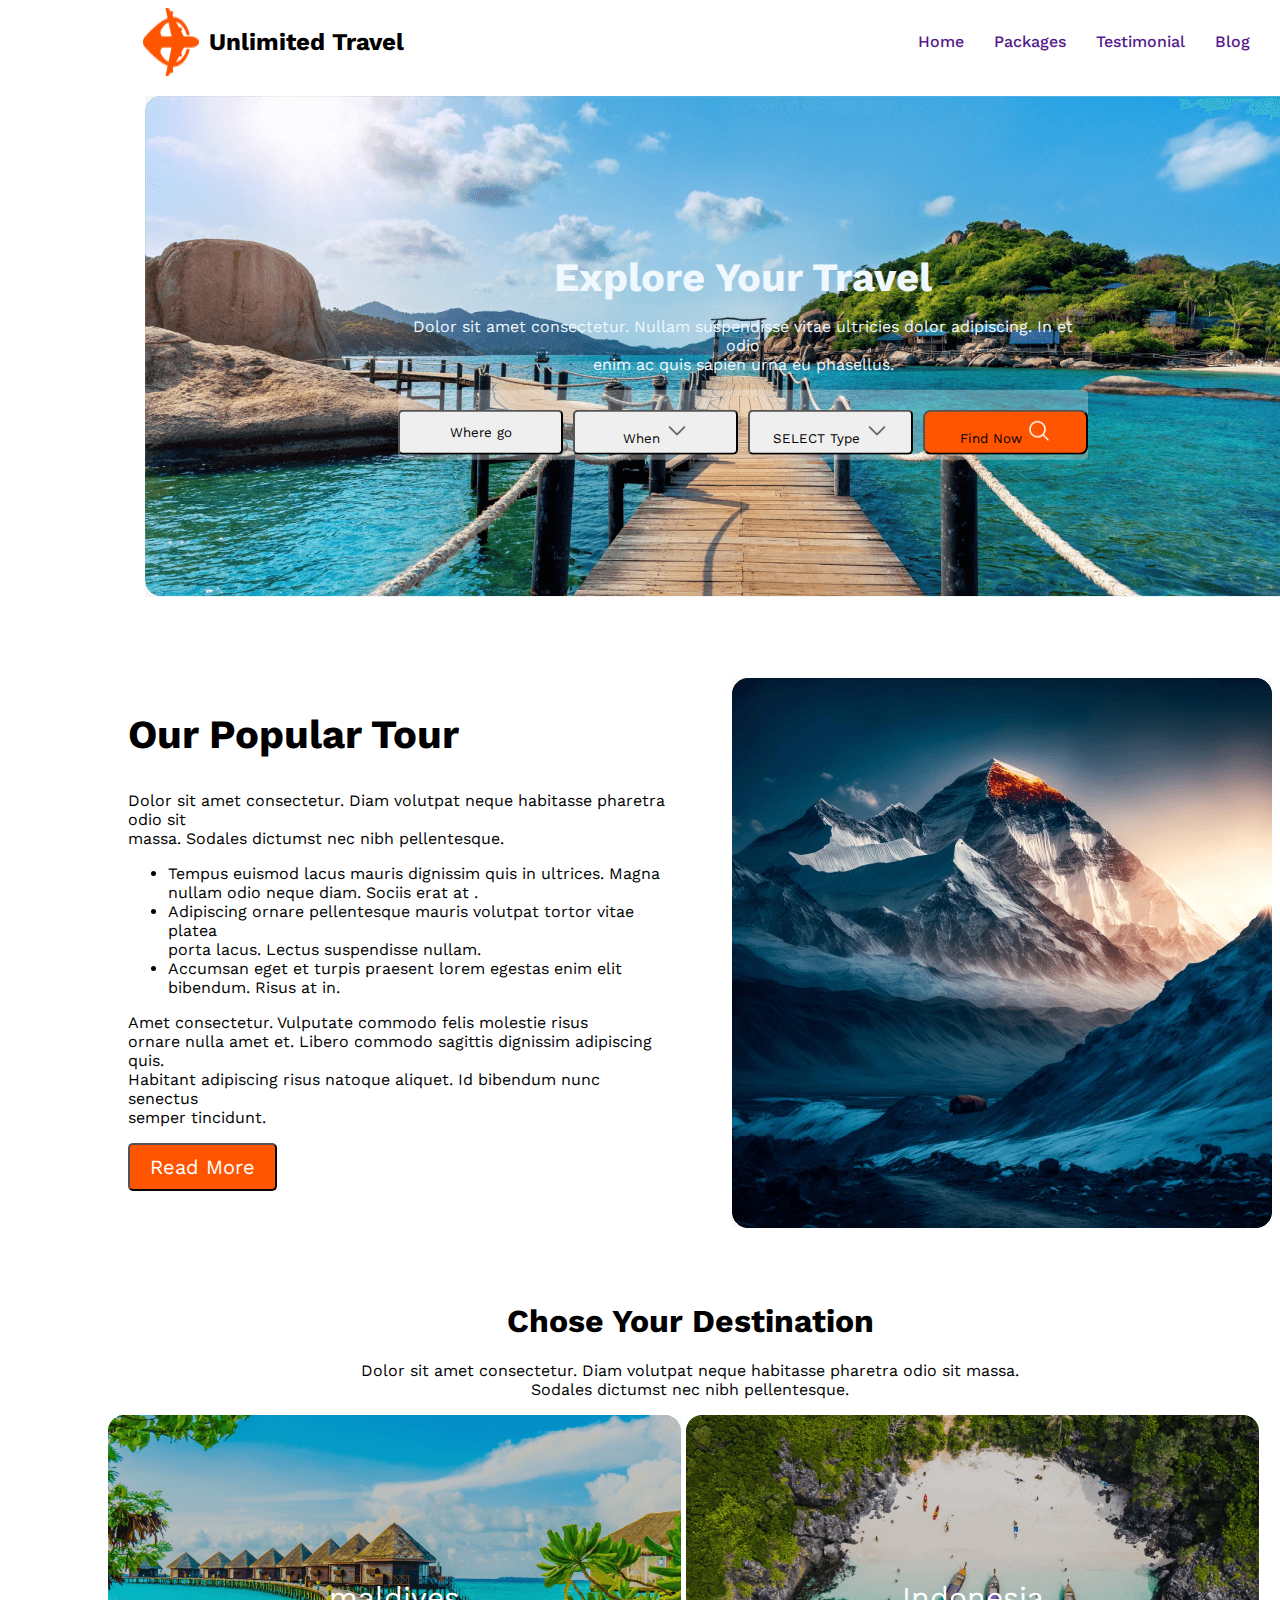
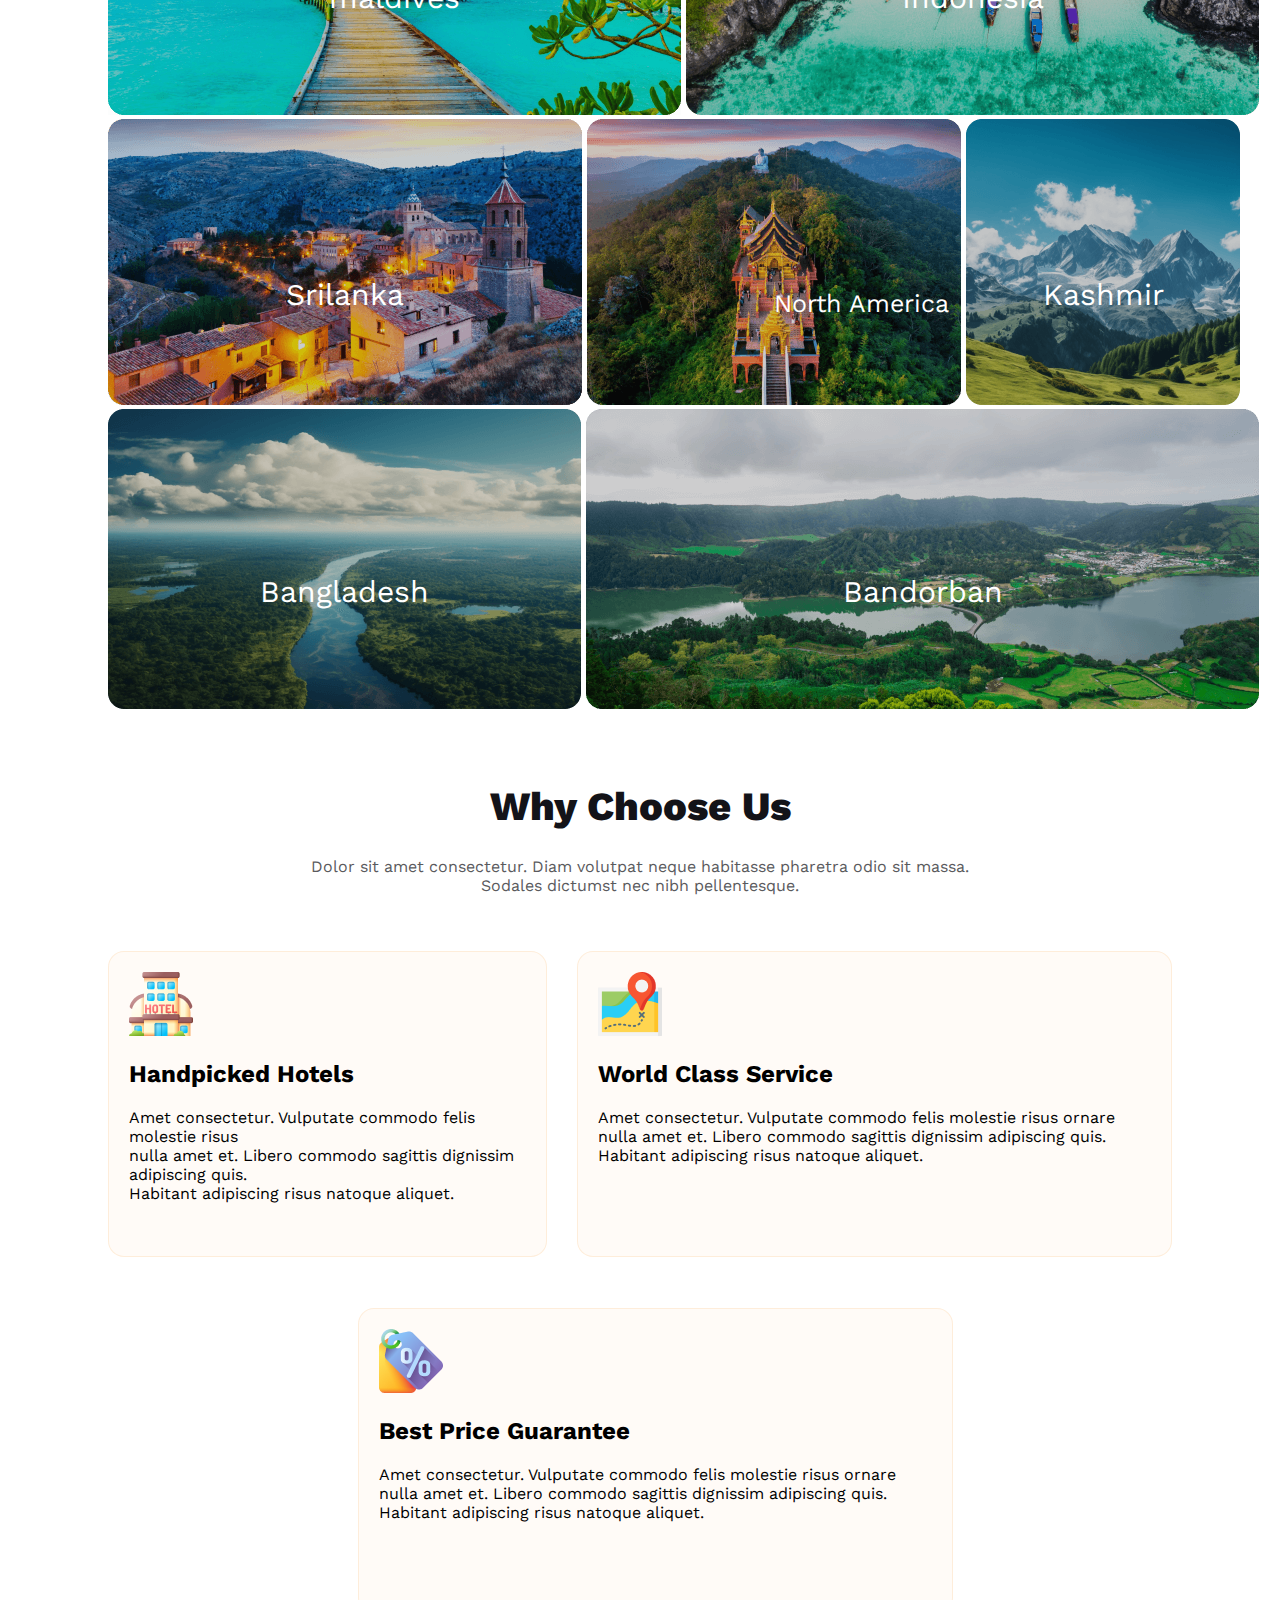
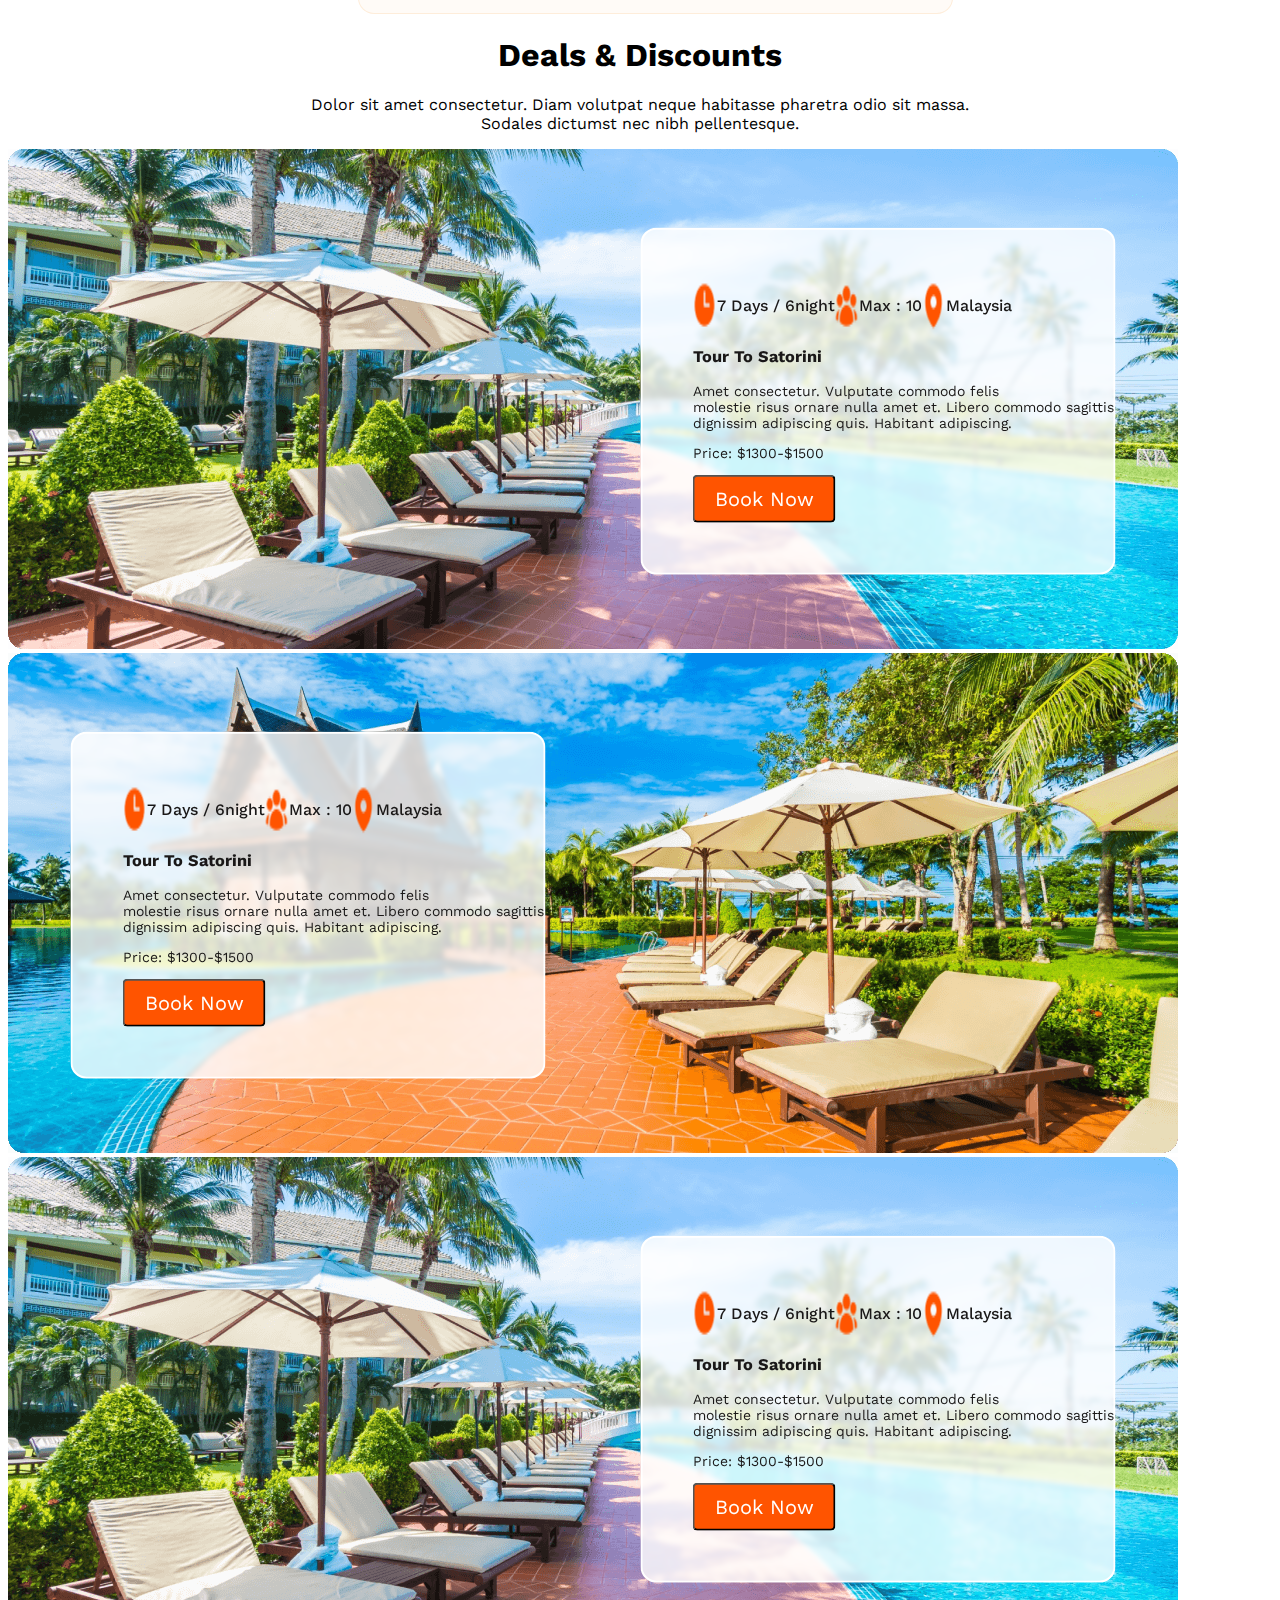
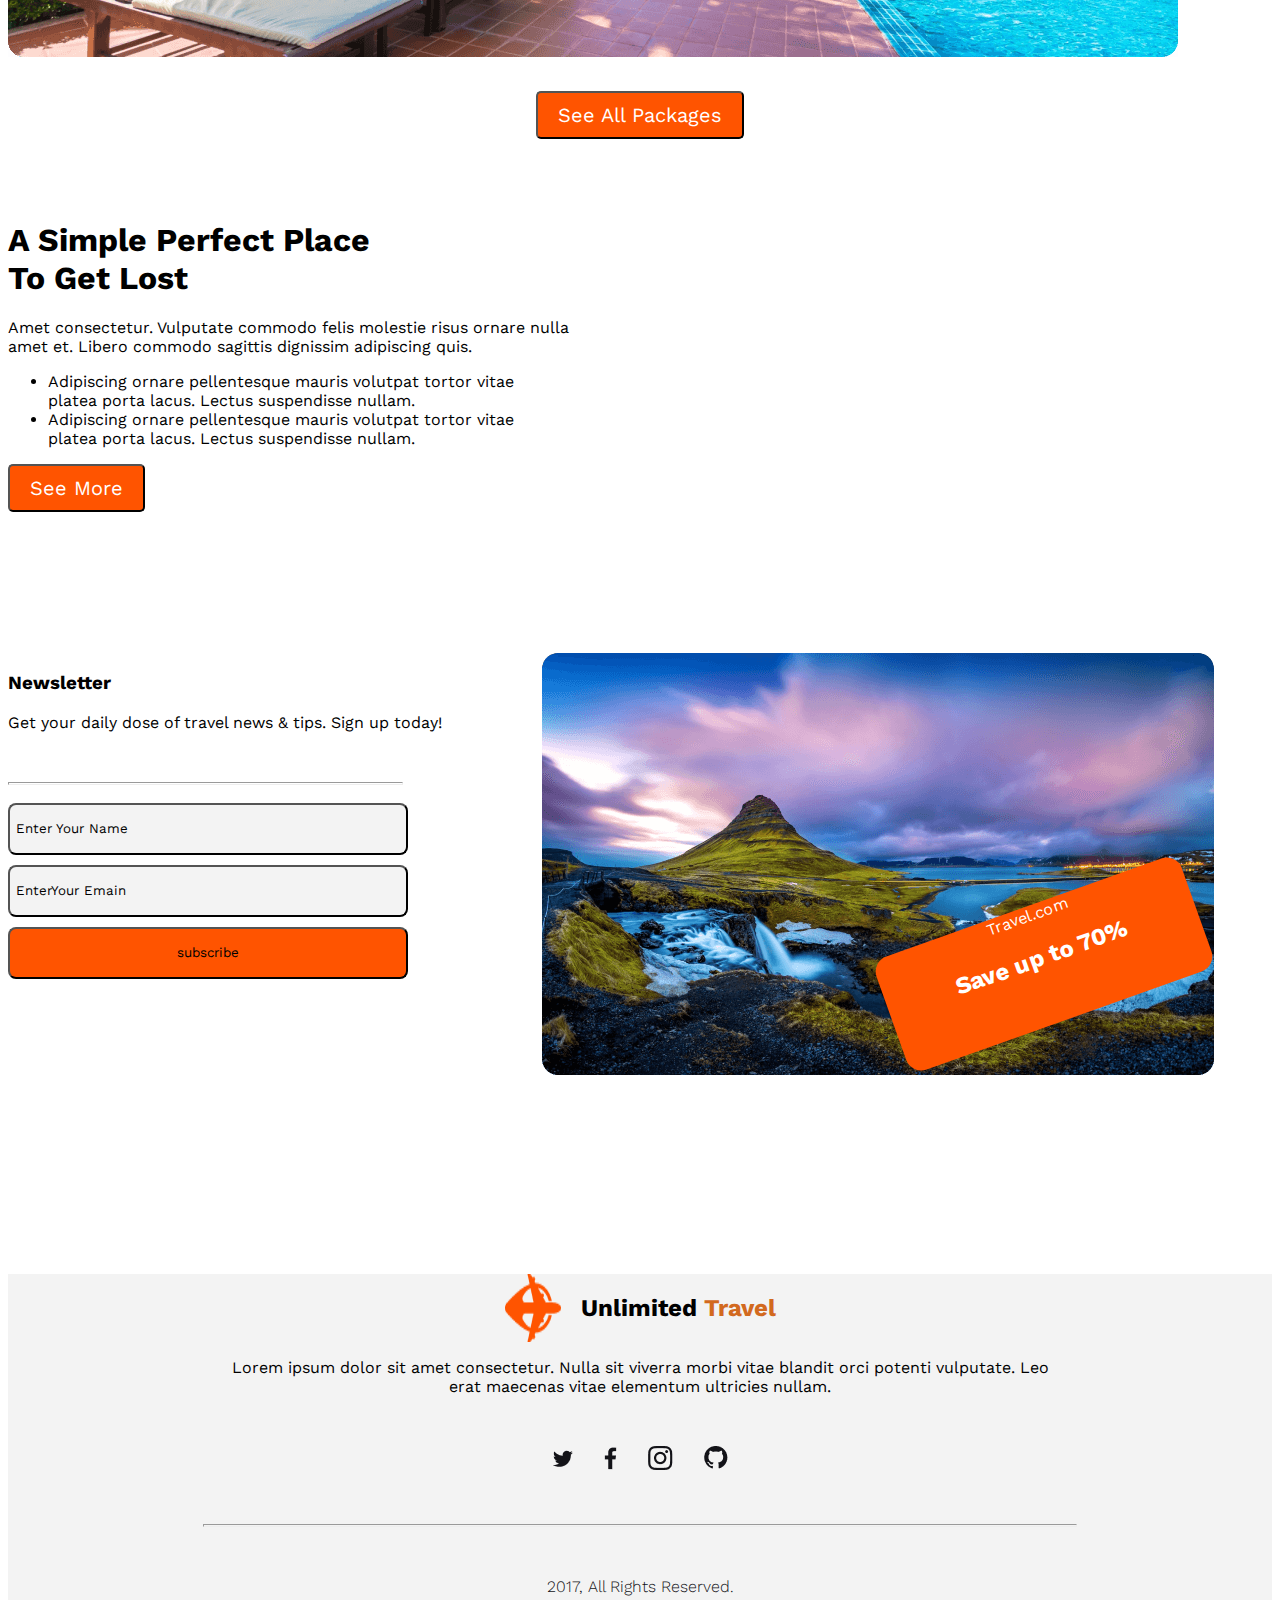
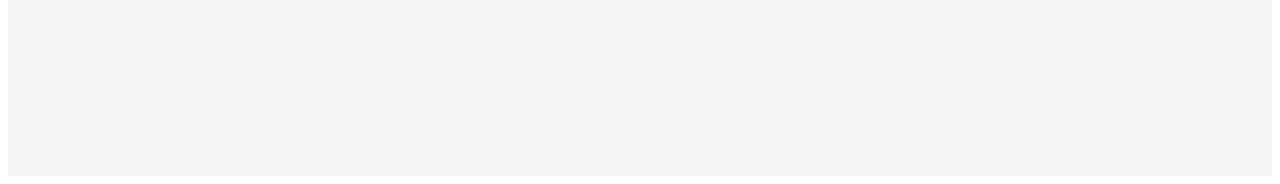
==== commit a1811d2e: "all done" ====
--- a/index.html
+++ b/index.html
@@ -10,12 +10,12 @@
 </head>
 
 <body>
-    <!-- <header>
+    <header>
         <section class="banner">
             <nav>
                 <div class="logo">
                     <img src="images/Group 40071 (2).png" alt="">
-                    <h2>Hero <span class="text-primary">Travel</span> </h2>
+                    <h2>Unlimited <span class="text-primary">Travel</span> </h2>
                 </div>
                 <ul>
                     <li class="home"><a href="">Home</a></li>
@@ -35,14 +35,15 @@
                         In et odio <br> enim ac quis sapien urna eu phasellus.</p>
                     <div class="image-btn">
                         <button>Where go</button>
-                        <button>When</button>
-                        <button>SELECT type</button>
-                        <button class="btn-primary">Find Now</button>
-                    </div>
-                </div>
-            </div>
-        </section>
-    </header> -->
+                        <button>When <img  src="images/drop-down.png" alt=""> </button>
+                        <button>SELECT Type <img src="images/drop-down.png" alt=""> </button>
+                        <button style="border-radius: 8px;
+                        background: #FF5400;" >Find Now <img  src="images/search-icon.png" alt=""> </button>
+                    </div>
+                </div>
+            </div>
+        </section>
+    </header> 
     <main>
         <section class="popular">
             <div>
@@ -72,35 +73,35 @@
             </div>
             <div>
                 <div class="destination-image-container">
-                    <img src="images/Rectangle 5.png" alt="">
+                    <img id="a" src="images/Rectangle 5.png" alt="">
                     <p class="maldives">maldives</p>
                 </div>
                 <div class="destination-image-container">
-                    <img src="images/Rectangle 8.png" alt="">
+                    <img id="b" src="images/Rectangle 8.png" alt="">
                     <p class="maldives">Indonesia</p>
                 </div>
             </div>
             <div>
                 <div class="destination-image-container">
-                    <img src="images/Rectangle 7.png" alt="">
+                    <img id="c" src="images/Rectangle 7.png" alt="">
                     <p class="maldives">Srilanka</p>
                 </div>
                 <div class="destination-image-container">
-                    <img src="images/Rectangle 6.png" alt="">
+                    <img id="d" src="images/Rectangle 6.png" alt="">
                     <p class="america">North America</p>
                 </div>
                 <div class="destination-image-container">
-                    <img src="images/Rectangle 9.png" alt="">
+                    <img id="e" src="images/Rectangle 9.png" alt="">
                     <p class="maldives">Kashmir</p>
                 </div>
             </div>
             <div>
                 <div class="destination-image-container">
-                    <img src="images/Rectangle 11.png" alt="">
+                    <img id="f" src="images/Rectangle 11.png" alt="">
                     <p class="maldives">Bangladesh</p>
                 </div>
                 <div class="destination-image-container">
-                    <img src="images/Rectangle 10.png" alt="">
+                    <img id="g" src="images/Rectangle 10.png" alt="">
                     <p class="maldives">Bandorban</p>
                 </div>
 
@@ -134,8 +135,6 @@
             </div>
         </section>
         <section class="third-card">
-
-
             <div class="visiting-card-2">
                 <div class="card">
                     <img src="images/price-tag 1.png" alt="">
@@ -180,7 +179,7 @@
                 </div>
             </div>
         </section>
-        <section class="jamela">
+         <section class="jamela">
             <div class="image-container-jamela">
                 <img src="images/Group 40.png" alt="Your Image">
                 <div class="text-overlay-2">
@@ -203,7 +202,7 @@
                     </div>
                 </div>
             </div>
-        </section>
+        </section> 
         <section class="jamela">
             <div class="image-container-jamela">
                 <img src="images/Group 39.png" alt="Your Image">
@@ -227,7 +226,7 @@
                     </div>
                 </div>
             </div>
-        </section>
+        </section> 
         <div class="vejal-btn"><button class="btn-primary">See All Packages</button></div>
 
         <!-- perfect place section started -->
@@ -245,21 +244,8 @@
                 <button class="btn-primary">See More</button>
             </div>
 
-
-            <div class="image-youtube"><img src="images/Group 40089.png" alt="">
-                <div class="text-overlay-3">
-                    Watch Our Mountain in <br> Banghladesh
-                </div>
-                <div class="youtube">
-                    <img src="images/pause.png" alt="">
-
-                    <ul style="display: flex;">
-                        <li><img src="images/mute.png" alt=""></li>
-                        <li><img src="images/full-screen.png" alt=""></li>
-                        <li><img src="images/3-dot.png" alt=""></li>
-                    </ul>
-                </div>
-                <img class="" src="images/watch-time.png" alt="">
+            <div class="vedio">
+                <iframe width="620" height="400" src="https://www.youtube.com/embed/_kLL3DBeLUM?si=2torPGwo-WFd1sYw" title="YouTube video player" frameborder="0" allow="accelerometer; autoplay; clipboard-write; encrypted-media; gyroscope; picture-in-picture; web-share" allowfullscreen></iframe>
             </div>
         </section>
         <!-- save section start -->
@@ -287,7 +273,7 @@
     <footer>
         <div class="footer-hero">
             <img src="images/Group 40071 (2).png" alt="">
-            <h2>Hero <span style="color: chocolate;">Travel</span></h2>
+            <h2>Unlimited <span style="color: chocolate;">Travel</span></h2>
         </div>
         <div class="footer-describtion">
             <p style="justify-content: center;"  >Lorem ipsum dolor sit amet consectetur. Nulla sit viverra morbi vitae blandit orci potenti vulputate. Leo <br> erat maecenas vitae elementum ultricies nullam. </p>
--- a/styles/Travel.css
+++ b/styles/Travel.css
@@ -39,6 +39,7 @@
 }
 
 nav {
+    /* width: 1197px; */
     display: flex;
     justify-content: space-between;
     align-items: center;
@@ -60,6 +61,23 @@
 nav li a {
     text-decoration: none;
 }
+
+header {
+    width: 1470px;
+    height: 500px;
+
+    text-align: center;
+    margin: 0 auto;
+}
+
+.image-btn {
+    display: flex;
+    padding-top: 0px;
+    padding-bottom: 5px;
+    background: rgba(255, 255, 255, 0.3);
+    gap: 10px;
+}
+
 
 /* banner section start */
 .image-container {
@@ -110,6 +128,7 @@
     display: flex;
     gap: 60px;
     padding-left: 120px;
+    padding-top: 100px;
 }
 
 .our {
@@ -264,30 +283,9 @@
     width: 1200px; */
     gap: 20px;
 }
-
-.image-youtube {
-    position: relative;
-    display: inline-block;
-}
-
-.youtube img {
-    justify-content: space-between;
-    position: absolute;
-    top: 80%;
-    left: 50%;
-    transform: translate(-50%, -300%);
-
-}
-
-.text-overlay-3 {
-    position: absolute;
-    top: 50%;
-    left: 50%;
-    transform: translate(-50%, -300%);
-    font-size: 24px;
-    color: #FFF;
-    text-align: center;
-    text-decoration: none;
+.vedio{
+    margin-bottom: 50px;
+    
 }
 
 
@@ -314,10 +312,10 @@
     background: #FF5400;
 }
 
- .feature-img .save{
+.feature-img .save {
     height: 90%;
     margin-left: 100px;
-} 
+}
 
 .rotate {
     border-radius: 8px;
@@ -333,35 +331,41 @@
     bottom: 180px;
     left: 340px;
 }
-.a{
+
+.a {
     margin-top: 5px;
 }
 
 /* footer related styles */
-footer{
-    
-height: 502px;
-background: rgba(19, 19, 24, 0.05);
-}
-.footer-hero{
+footer {
+
+    height: 502px;
+    background: rgba(19, 19, 24, 0.05);
+}
+
+.footer-hero {
     text-align: center;
     justify-content: center;
     display: flex;
     gap: 20px;
 }
-.footer-describtion{    
-    text-align: center;
-}
-.links{
+
+.footer-describtion {
+    text-align: center;
+}
+
+.links {
     margin-top: 50px;
     text-align: center;
 }
-hr{
+
+hr {
     margin-top: 50px;
 }
-.reserved{
+
+.reserved {
     margin-top: 50px;
-    color: #131318;  
+    color: #131318;
     font-size: 16px;
     font-weight: 300;
     text-align: center;
@@ -378,24 +382,116 @@
 
 
 @media screen and (max-width:600px) {
+    .image-container {
+        width: 335px;
+        height: 483px;
+    }
+
+    .image-container img {
+        width: 90%;
+        height: 100%;
+    }
+
+    .image-btn {
+        display: flex;
+        width: 287px;
+        padding: 1px;
+        flex-direction: column;
+        align-items: center;
+        gap: 16px;
+    }
+
+    .explore {
+        font-size: 22px;
+        position: absolute;
+    }
+
+    .image-text .image-pera {
+        padding-top: 10px;
+    }
+
+    .image-text .explore {
+        padding-bottom: 10px;
+        text-align: center;
+        justify-content: center;
+    }
+
     .popular {
         flex-direction: column;
-        padding: 5px;
-        height: 414px;
     }
 
     .pahar img {
-        width: 90%;
-    }
-
-    .destination {
-        margin-top: 600px;
-    }
-
-    .america,
-    .maldives {
-        width: 3000px;
-        height: 176px;
-    }
+        width: 335px;
+        height: 342px;
+    }
+
+    #a,
+    #b,
+    #c,
+    #d,
+    #e,
+    #f,
+    #g {
+        width: 335px;
+        height: 342px;
+        padding-left: 0px;
+    }
+
+    .choose {
+        font-weight: 800;
+        width: 309px;
+    }
+
+    .visiting-card-1 {
+        flex-direction: column;
+        width: 335px;
+    }
+
+    .third-card {
+        margin-left: 5px;
+        margin-left: auto;
+        margin-right: auto;
+        width: 573px;
+        height: 284px;
+        padding-left: 100px;
+        padding-right: 100px;
+    }
+    .discount{
+        margin-top: 100px;
+    }
+    .image-container-jamela img{
+        width:595px ;
+        height:284px ;
+    }
+    .text-overlay {
+        position: absolute;
+        top: 10%;
+        left: 10%;
+        transform: translate(10%, -50%);
+        color: rgb(26, 24, 24);
+        font-size: 7px;
+       
+        border-radius: 16px;
+        border: 2px solid #FFF;
+        background: rgba(255, 255, 255, 0.80);
+        backdrop-filter: blur(2.5px);
+        /* padding-left: 50px;
+        padding-top: 50px; */
+        padding-bottom: 50px;
+    } 
+    .text-overlay .sata{
+        height: 100px;
+        width: 100px;
+    }
+    .perfect,.save{
+        flex-direction: column;
+    }
+    .perfect .vedio{
+        width: 90%;        
+    }
+
+
+
+   
 
 }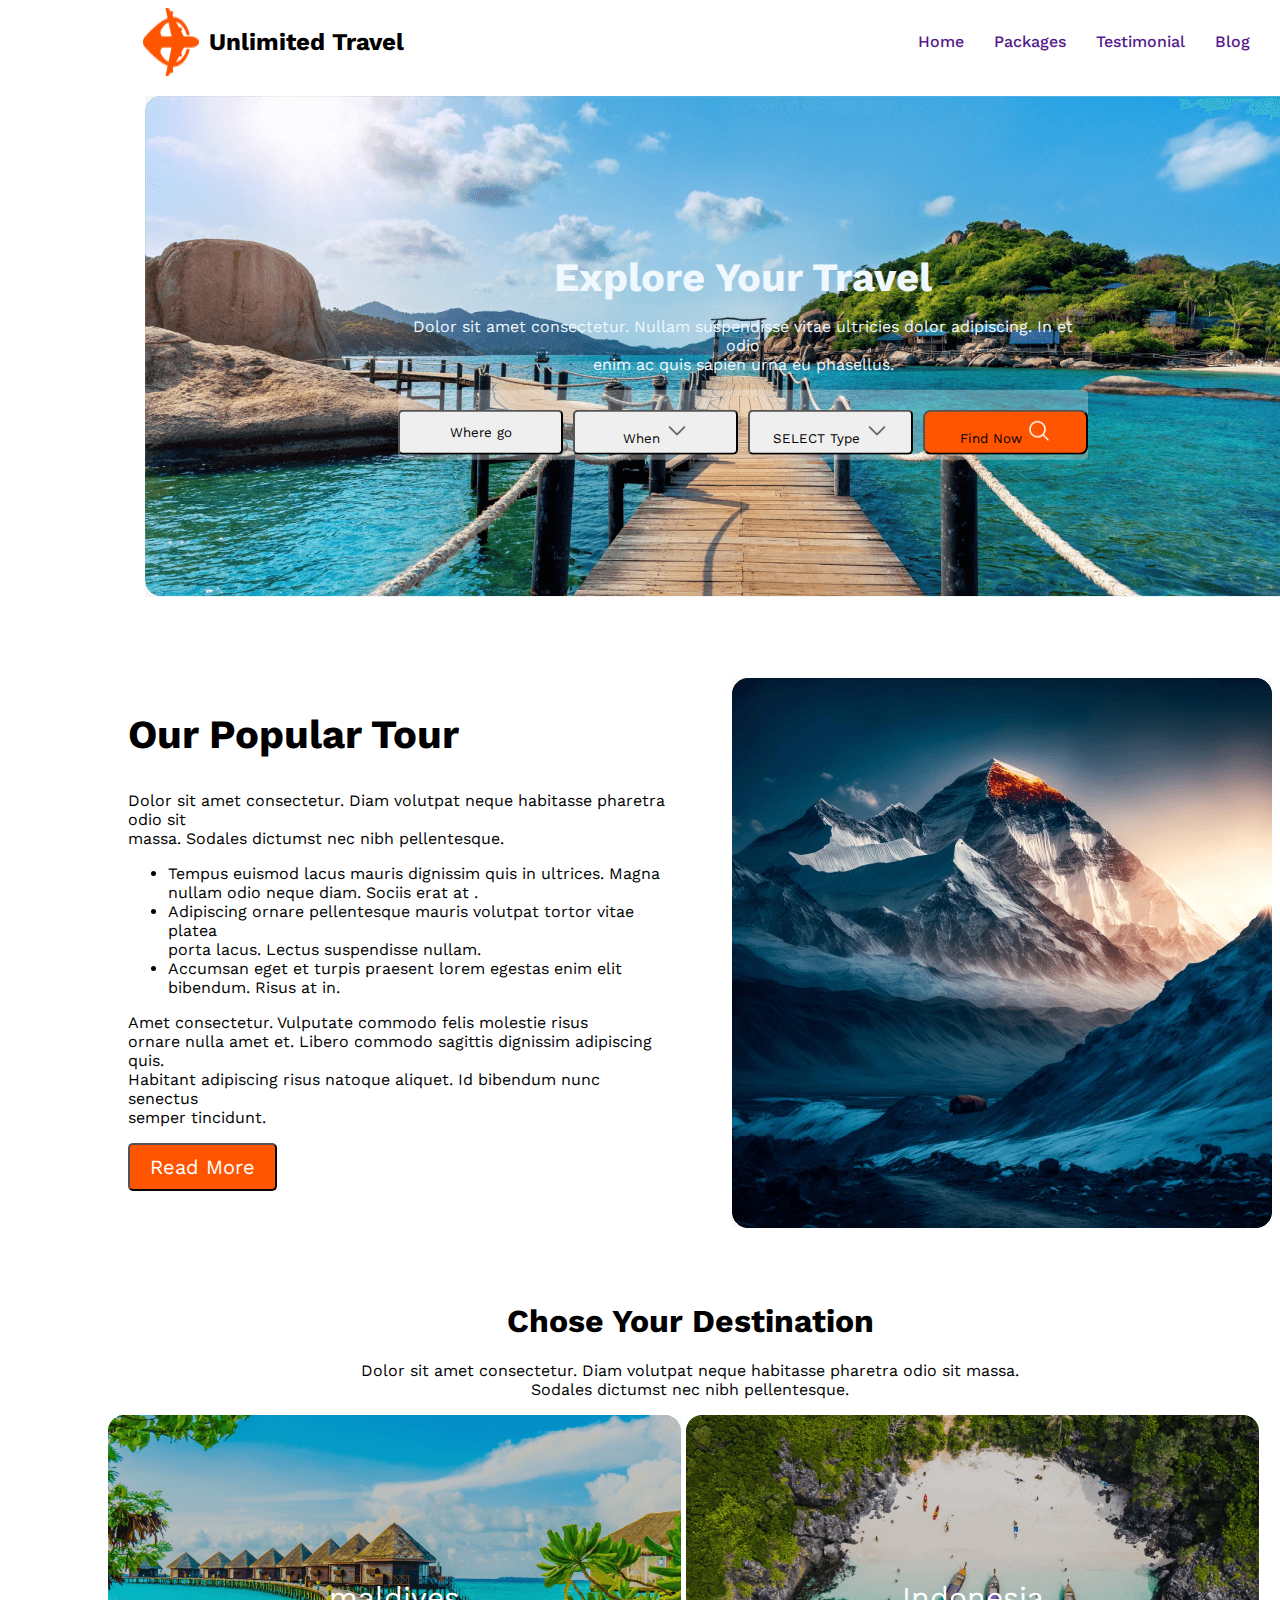
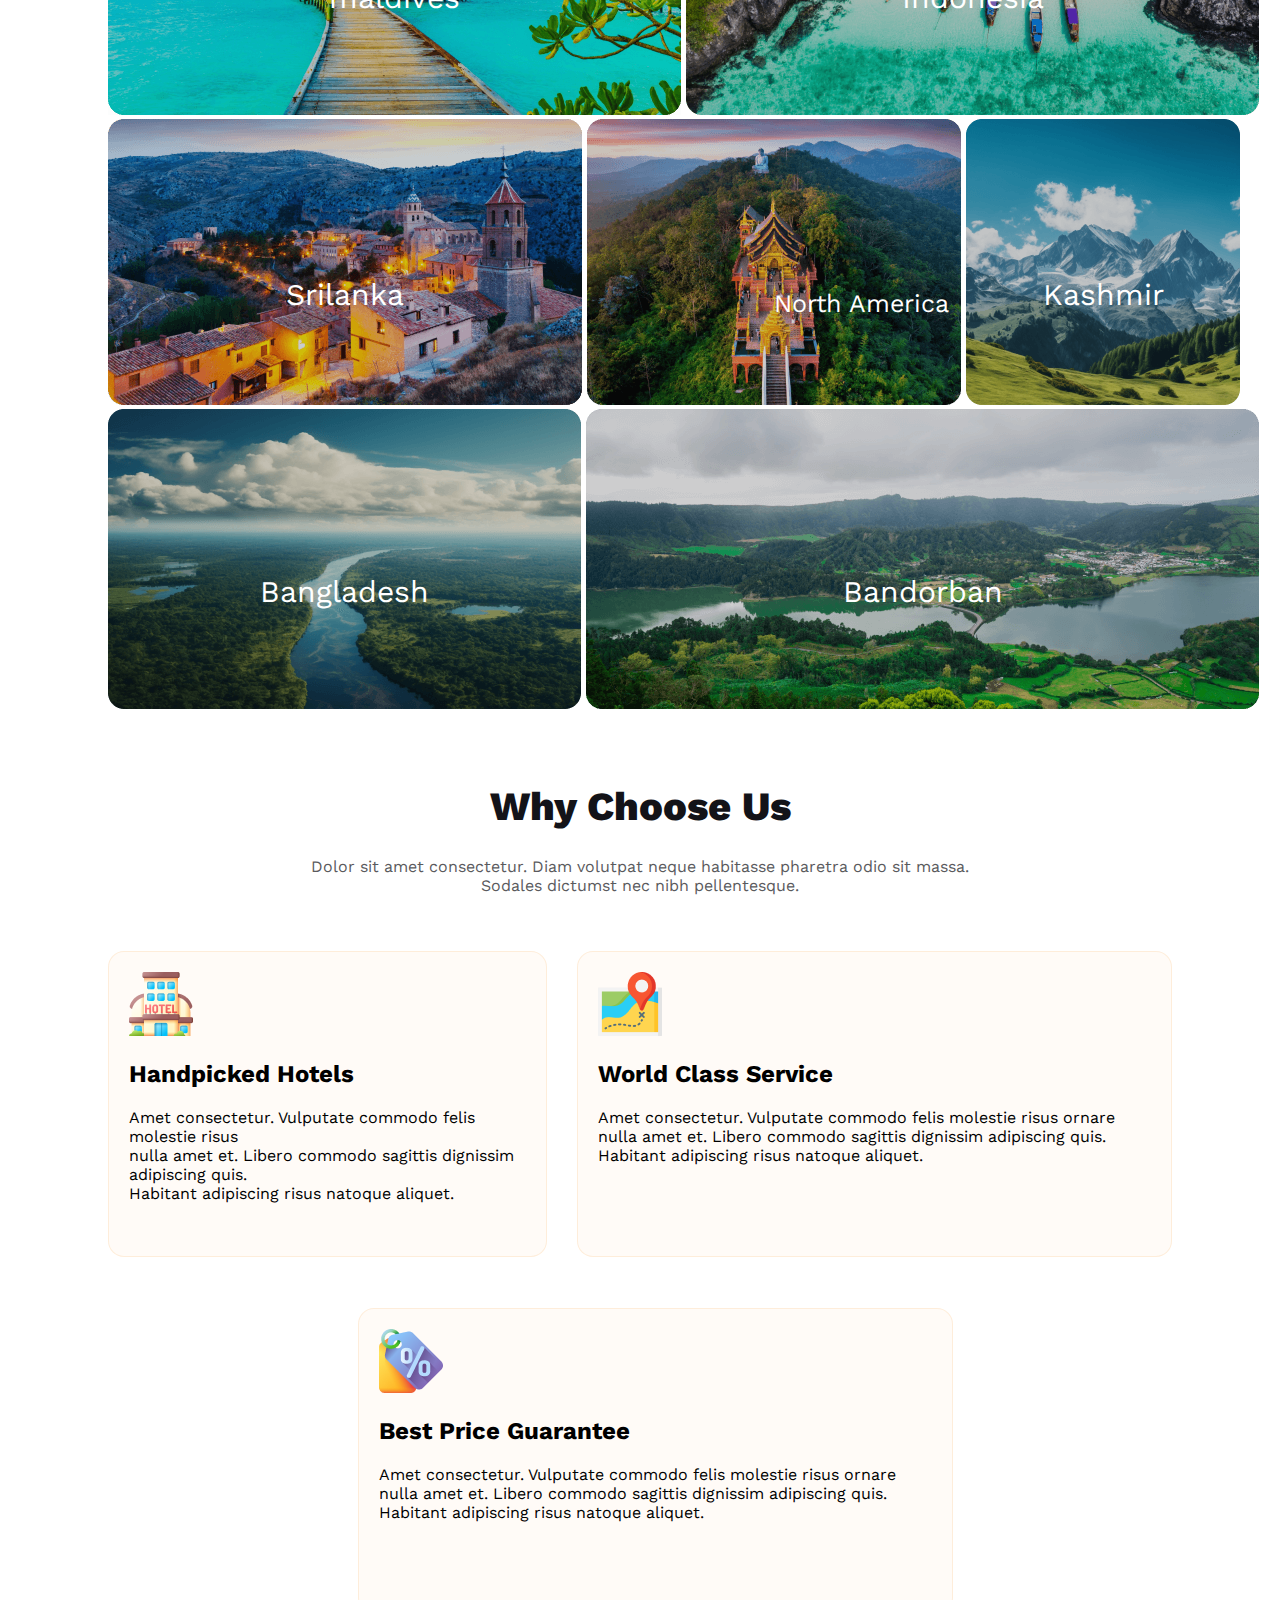
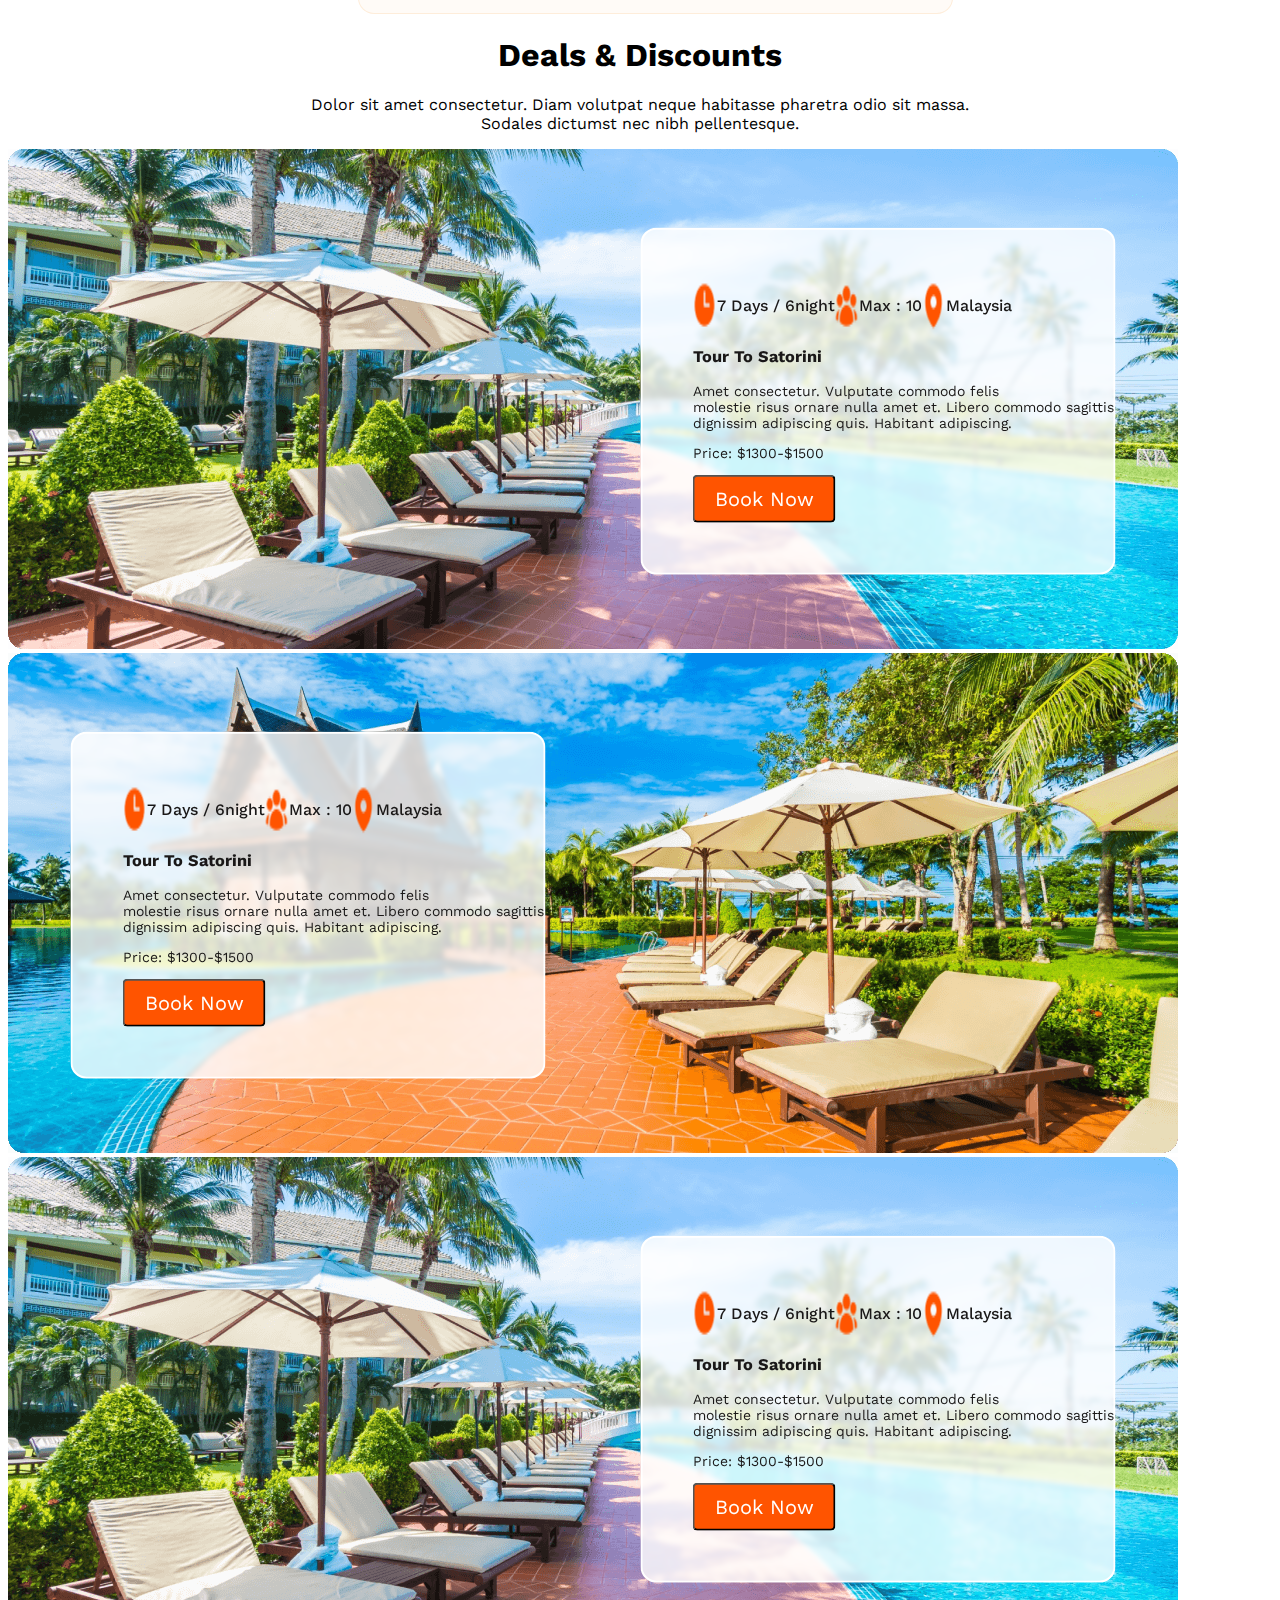
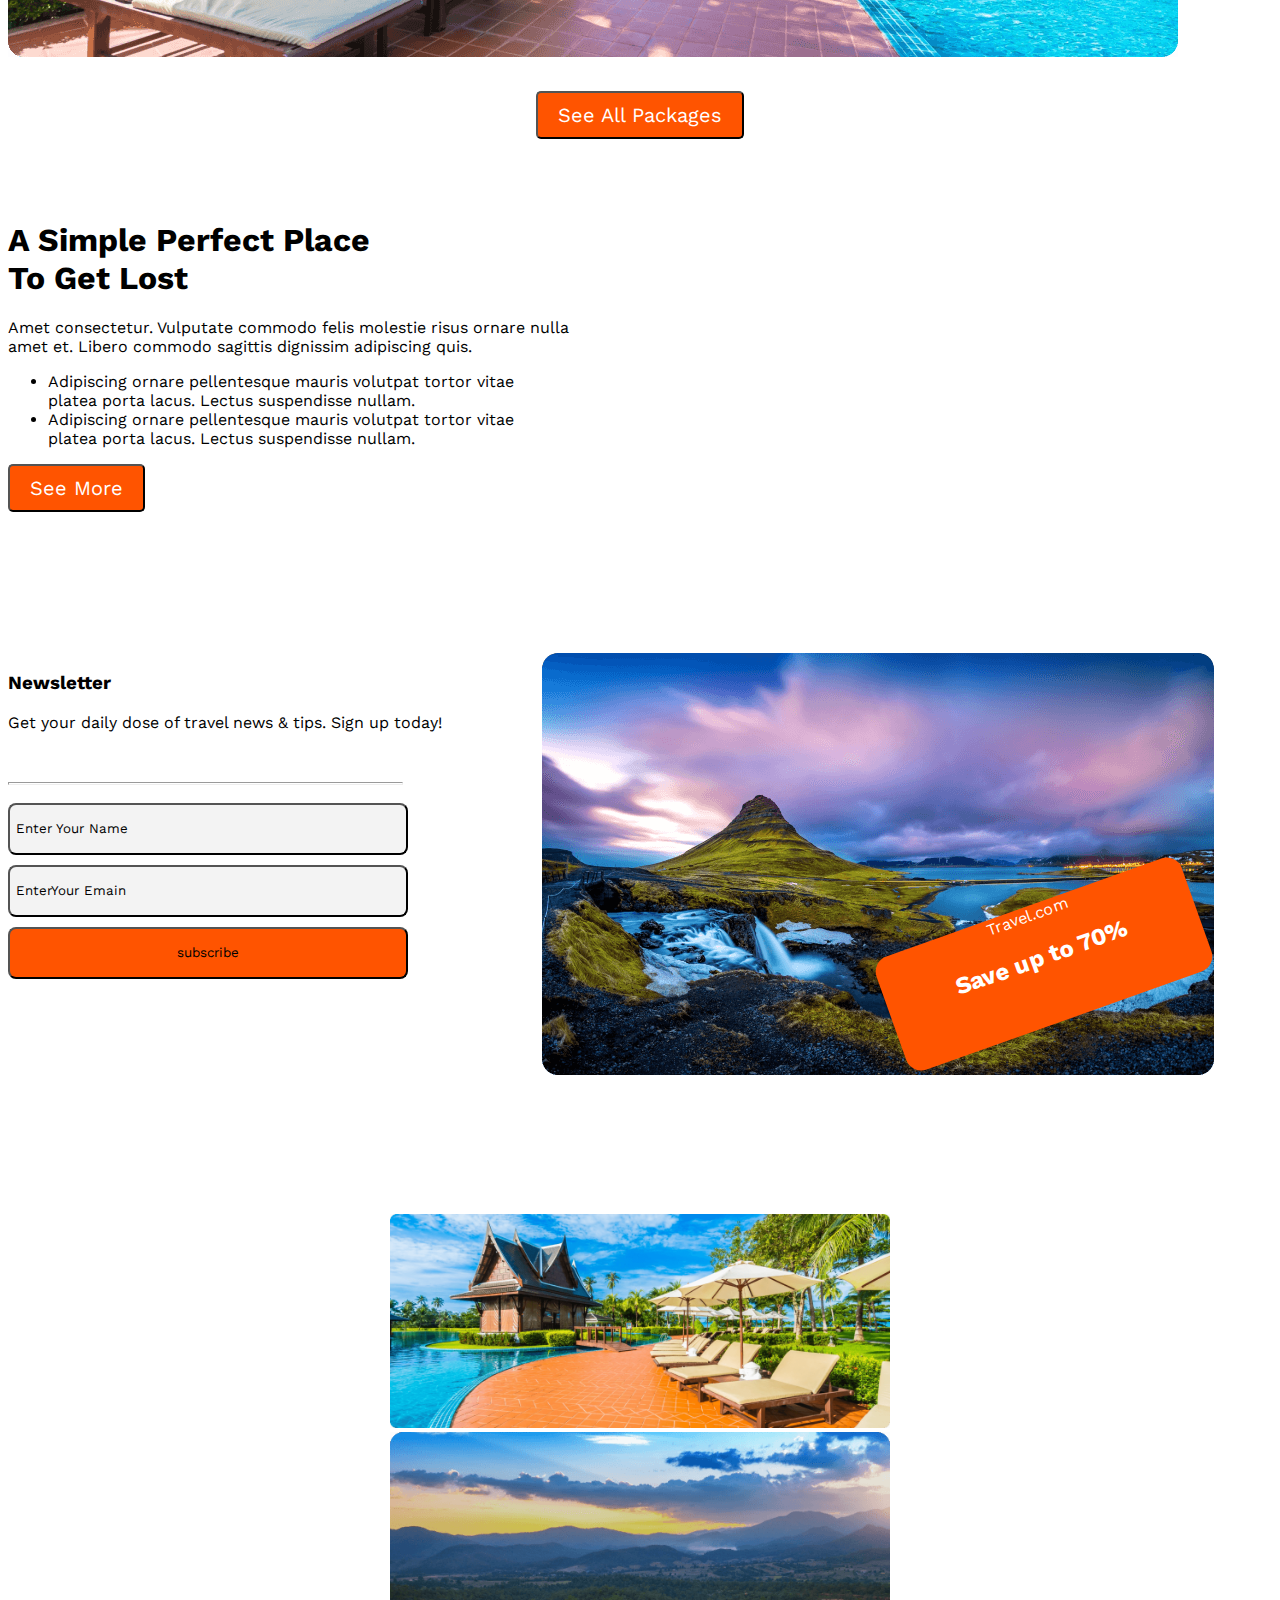
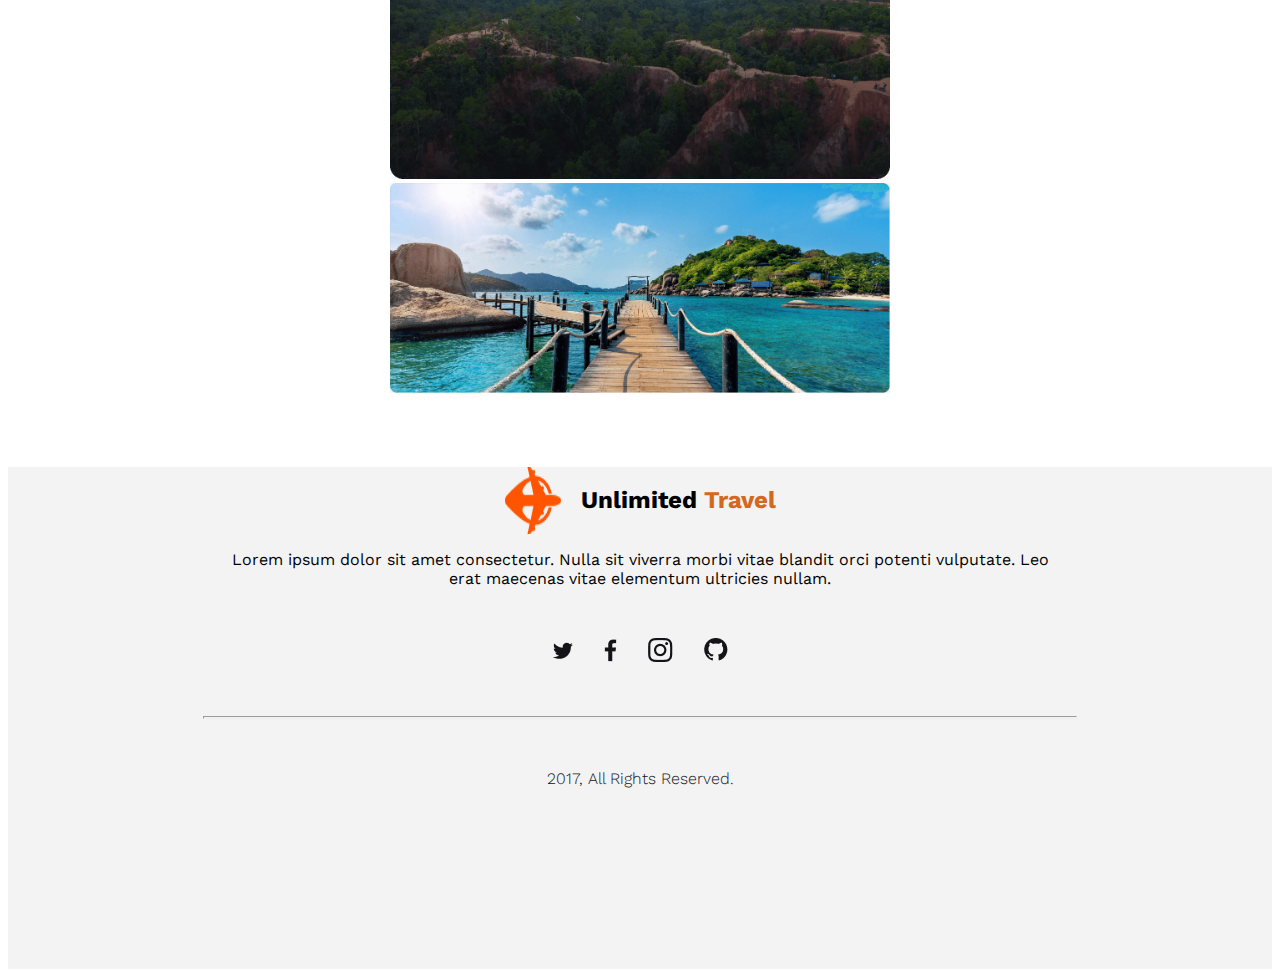
==== commit cb1677ef: "extra section done" ====
--- a/index.html
+++ b/index.html
@@ -268,6 +268,13 @@
                 </div>
 
         </section>
+        <!-- extra section added -->
+        <div class="zoom-container">
+            <img class="zoom-image" src="images/Group 40.png" alt="Zoomable Image">
+            <img class="zoom-image" src="images/Group 40089.png" alt="Zoomable Image">
+            <img class="zoom-image" src="images/Group 13 (1) (1).png" alt="Zoomable Image">
+            
+        </div>
 
     </main>
     <footer>
@@ -284,7 +291,7 @@
         <hr style="width: 872px;
         height: 1px;">
         <p class="reserved"> 2017, All Rights Reserved.</p>
-    </footer>
+    </footer>   
 
 </body>
 
--- a/styles/Travel.css
+++ b/styles/Travel.css
@@ -371,6 +371,24 @@
     text-align: center;
 }
 
+
+.zoom-container {
+    text-align: center;
+    position: relative;
+    width: 500px;
+    overflow: hidden;
+    margin:10px auto ;
+}
+
+.zoom-image {
+    width: 100%;
+    height: auto;
+    transition: transform 0.3s ease-in-out;
+}
+
+.zoom-container:hover .zoom-image {
+    transform: scale(1.2);
+}
 
 
 
@@ -489,9 +507,15 @@
     .perfect .vedio{
         width: 90%;        
     }
-
-
-
-   
+    .save{
+        width: 400px;
+    }
+    .rotate{
+        position: relative;
+        right: 50px;
+        left: 200px;
+    }
+
+
 
 }